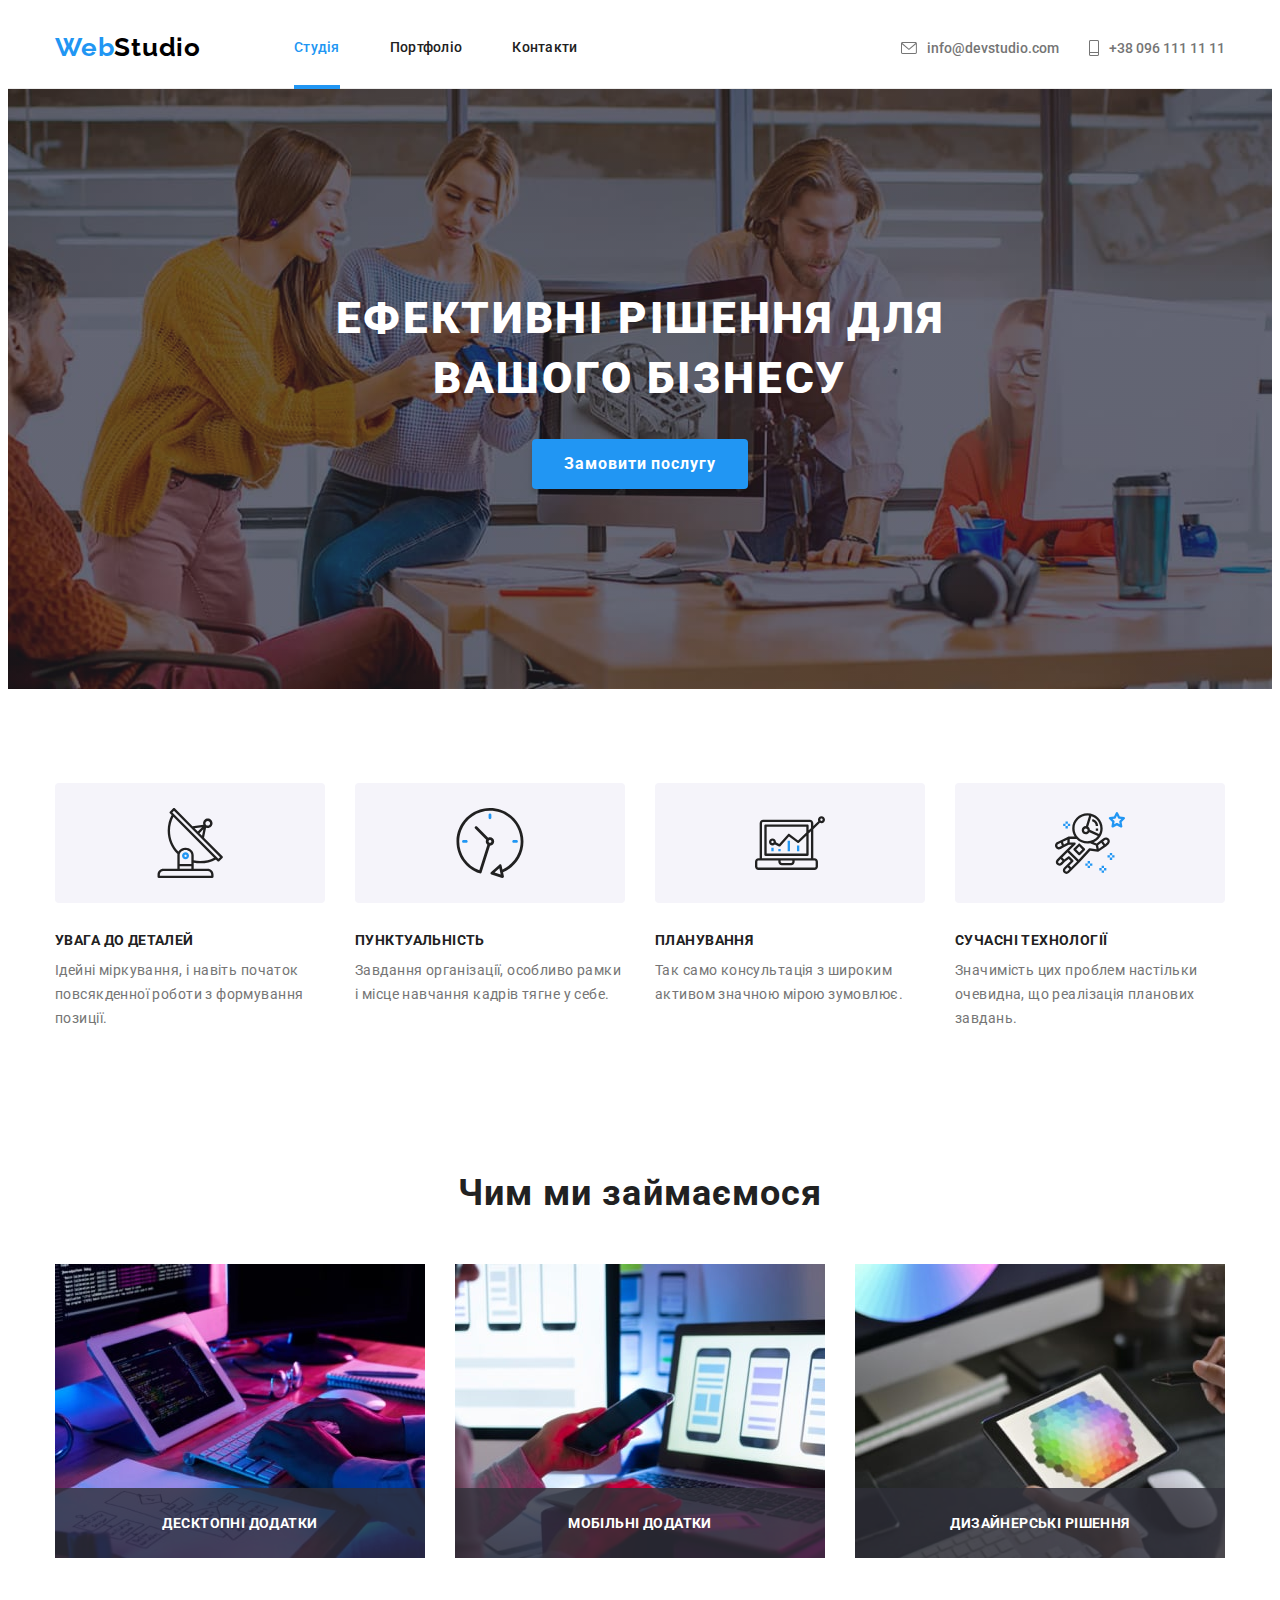
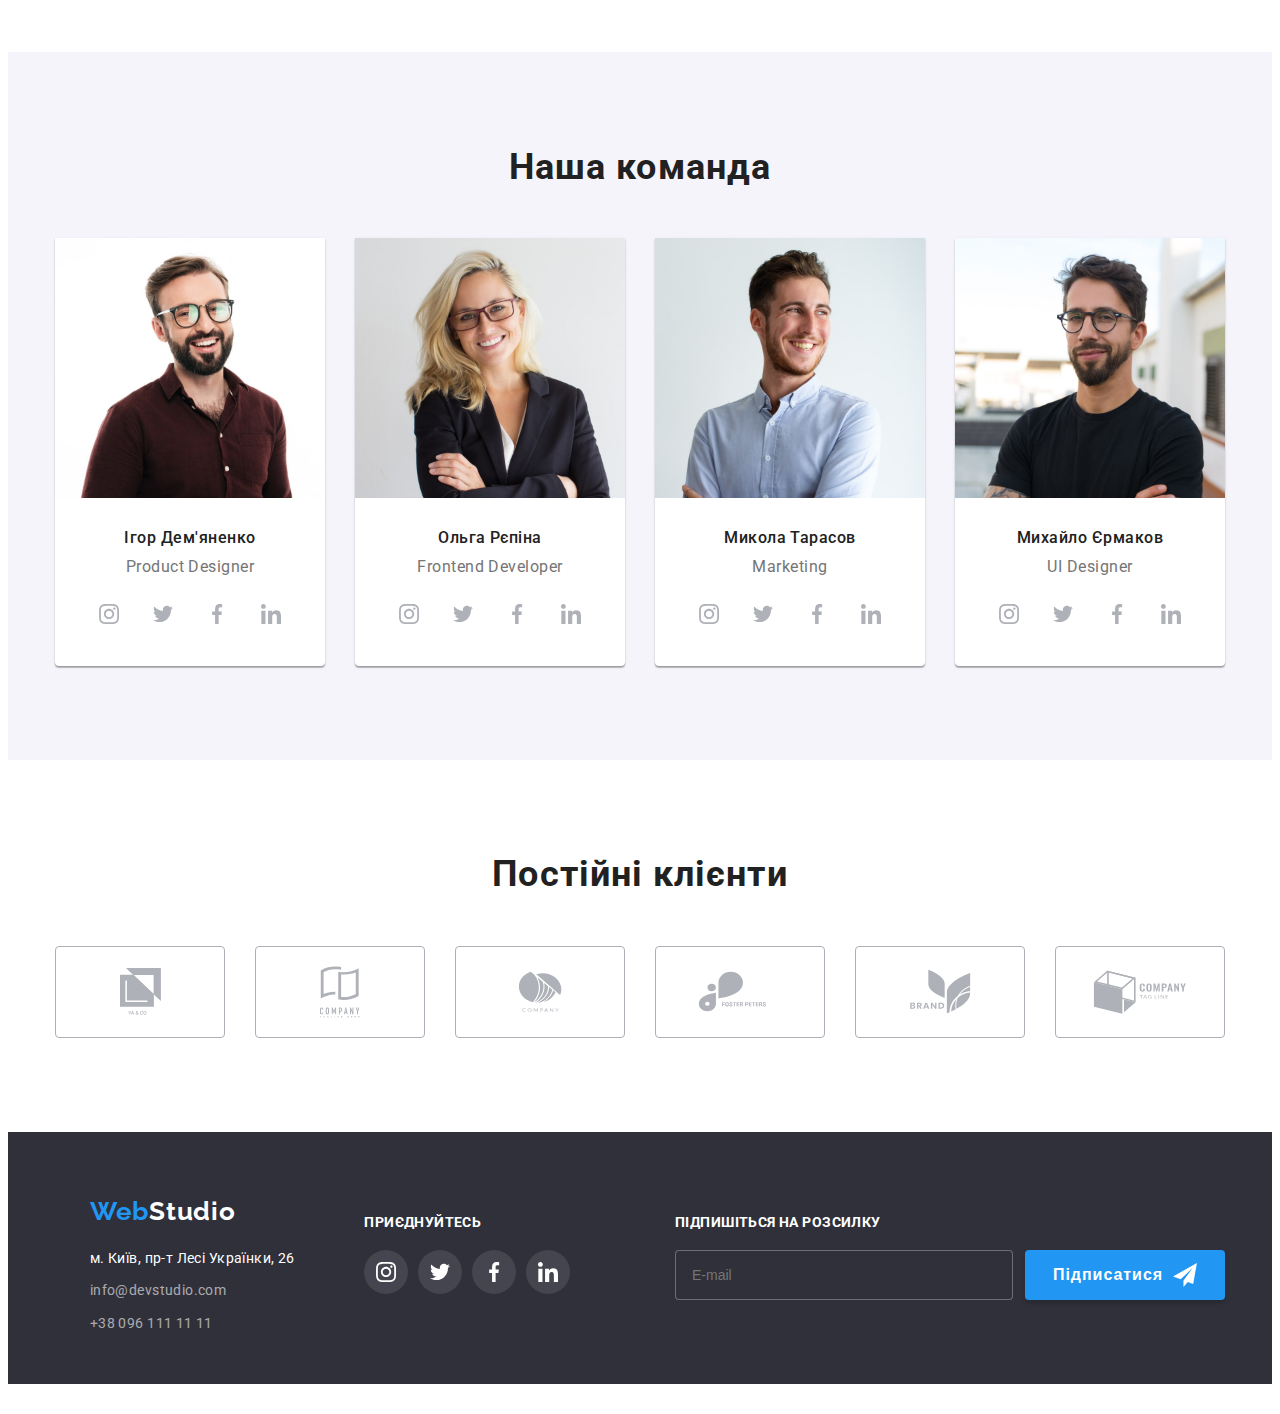
==== index.html @ e15337a0 "hw-8" ====
<!DOCTYPE html>
<html lang="uk">
  <head>
    <meta charset="UTF-8" />
    <meta http-equiv="X-UA-Compatible" content="IE=edge" />
    <meta name="viewport" content="width=device-width, initial-scale=1.0" />
    <link rel="preconnect" href="https://fonts.googleapis.com" />
    <link rel="preconnect" href="https://fonts.gstatic.com" crossorigin />
    <link
      href="https://fonts.googleapis.com/css2?family=Raleway:wght@700&family=Roboto:wght@400;500;700;900&display=swap"
      rel="stylesheet"
    />
    <link
      rel="stylesheet"
      href="https://cdnjs.cloudflare.com/ajax/libs/modern-normalize/1.1.0/modern-normalize.min.css"
      integrity="sha512-wpPYUAdjBVSE4KJnH1VR1HeZfpl1ub8YT/NKx4PuQ5NmX2tKuGu6U/JRp5y+Y8XG2tV+wKQpNHVUX03MfMFn9Q=="
      crossorigin="anonymous"
      referrerpolicy="no-referrer"
    />
    <link
      rel="stylesheet"
      href="https://cdnjs.cloudflare.com/ajax/libs/animate.css/4.1.1/animate.min.css"
    />
    <link href="https://unpkg.com/aos@2.3.1/dist/aos.css" rel="stylesheet" />
    <link rel="stylesheet" href="./css/main.min.css" />
    <title>WebStudio</title>
  </head>
  <body>
    <header class="header">
      <div class="container header__container">
        <a class="logo link" href="index.html"
          ><span class="logo-web">Web</span>Studio</a
        >
        <nav class="navigation">
          <ul class="navigation__list">
            <li class="navigation__item">
              <a class="link navigation-link__current" href="index.html"
                >Студія</a
              >
            </li>
            <li>
              <a class="navigation__link link" href="portfolio.html"
                >Портфоліо</a
              >
            </li>
            <li>
              <a class="navigation__link link" href="#">Контакти</a>
            </li>
          </ul>
        </nav>
        <div class="contacts">
          <ul class="contacts__list">
            <li class="contacts__item">
              <a class="contacts__link link" href="mailto:info@devstudio.com">
                <svg class="contacts__icon" width="16" height="12">
                  <use href="./images/symbol-defs.svg#icon-envelope"></use>
                </svg>
                info@devstudio.com</a
              >
            </li>
            <li class="contacts__item">
              <a class="contacts__link link" href="tel:+380961111111">
                <svg class="contacts__icon" width="10" height="16">
                  <use href="./images/symbol-defs.svg#icon-telephone"></use>
                </svg>
                +38 096 111 11 11</a
              >
            </li>
          </ul>
        </div>
        <button class="mob-menu-open" data-menu-open>
          <svg class="menu-open-icon" width="40" height="40">
            <use href="./images/symbol-defs.svg#icon-menu-40px"></use>
          </svg>
        </button>
        <div class="mob-menu visually-hidden" data-menu>
          <button class="mob-menu-close" data-menu-close>
            <svg class="menu-close-icon" width="40" height="40">
              <use href="./images/symbol-defs.svg#icon-close-40px"></use>
            </svg>
          </button>
          <div class="menu-content">
            <ul class="mob-menu__list">
              <li>
                <a class="mob-menu__link current-menu" href="#">Студія</a>
              </li>
              <li>
                <a class="mob-menu__link" href="portfolio.html">Портфоліо</a>
              </li>
              <li>
                <a class="mob-menu__link" href="#">Контакти</a>
              </li>
            </ul>
            <div class="mob-menu-contacts">
              <a class="menu-tel" href="tel:+380961111111">+38 096 111 11 11</a>
              <a class="menu-mail" href="mailto:info@devstudio.com"
                >info@devstudio.com</a
              >
              <ul class="menu-soc-list">
                <li class="menu-soc-item">
                  <a href="" class="menu-soc-link">Instagram</a>
                </li>
                <li class="menu-soc-item">
                  <a href="" class="menu-soc-link">Twitter</a>
                </li>
                <li class="menu-soc-item">
                  <a href="" class="menu-soc-link">Facebook</a>
                </li>
                <li class="menu-soc-item">
                  <a href="" class="menu-soc-link">LinkedIn</a>
                </li>
              </ul>
            </div>
          </div>
        </div>
      </div>
    </header>
    <main>
      <section class="hero section">
        <div class="container hero-container">
          <h1 class="hero-title">ЕФЕКТИВНІ РІШЕННЯ ДЛЯ ВАШОГО БІЗНЕСУ</h1>
          <button class="hero-button" type="button" data-modal-open>
            Замовити послугу
          </button>
        </div>
      </section>
      <section class="section">
        <div class="container">
          <h2 class="visually-hidden">Особливості WebStudio</h2>
          <ul class="features__list">
            <li class="features__item">
              <div class="features__image">
                <svg class="features__icon" width="70" height="70">
                  <use
                    href="./images/symbol-defs.svg#icon-satellite-icon"
                  ></use>
                </svg>
              </div>
              <h3 class="features__title">УВАГА ДО ДЕТАЛЕЙ</h3>
              <p class="features__text">
                Ідейні міркування, і навіть початок повсякденної роботи з
                формування позиції.
              </p>
            </li>
            <li class="features__item">
              <div class="features__image">
                <svg class="features__icon" width="70" height="70">
                  <use href="./images/symbol-defs.svg#icon-clock"></use>
                </svg>
              </div>
              <h3 class="features__title">ПУНКТУАЛЬНІСТЬ</h3>
              <p class="features__text">
                Завдання організації, особливо рамки і місце навчання кадрів
                тягне у себе.
              </p>
            </li>
            <li class="features__item">
              <div class="features__image">
                <svg class="features__icon" width="70" height="70">
                  <use href="./images/symbol-defs.svg#icon-diagram"></use>
                </svg>
              </div>
              <h3 class="features__title">ПЛАНУВАННЯ</h3>
              <p class="features__text">
                Так само консультація з широким активом значною мірою зумовлює.
              </p>
            </li>
            <li class="features__item">
              <div class="features__image">
                <svg class="features__icon" width="70" height="70">
                  <use href="./images/symbol-defs.svg#icon-astronaut"></use>
                </svg>
              </div>
              <h3 class="features__title">СУЧАСНІ ТЕХНОЛОГІЇ</h3>
              <p class="features__text">
                Значимість цих проблем настільки очевидна, що реалізація
                планових завдань.
              </p>
            </li>
          </ul>
        </div>
      </section>
      <section class="work section">
        <div class="container">
          <h2 class="work__title">Чим ми займаємося</h2>
          <ul class="work__list">
            <li class="work__item">
              <a class="work__link" href="#">
                <img
                  class="img"
                  src="./images/work1.jpg"
                  alt="work"
                  width="370"
                  height="294"
                />
                <p class="work__text">Десктопні додатки</p>
              </a>
            </li>
            <li class="work__item">
              <a class="work__link" href="#">
                <img
                  class="img"
                  src="./images/work2.jpg"
                  alt="work"
                  width="370"
                  height="294"
                />
                <p class="work__text">Мобільні додатки</p></a
              >
            </li>
            <li class="work__item">
              <a class="work__link" href="#">
                <img
                  class="img"
                  src="./images/work3.jpg"
                  alt="work"
                  width="370"
                  height="294"
                />
                <p class="work__text">Дизайнерські рішення</p></a
              >
            </li>
          </ul>
        </div>
      </section>
      <section class="specialist-section section">
        <div class="container">
          <h2 class="top-title">Наша команда</h2>
          <ul class="specialists-list">
            <li class="specialists-item">
              <picture>
                <source
                  srcset="./images/product.jpg 1x, ./images/product-2x.jpg 2x"
                  media="(min-width: 1200px)"
                />
                <source
                  srcset="
                    ./images/product-tab.jpg    1x,
                    ./images/product-tab-2x.jpg 2x
                  "
                  media="(min-width: 768px)"
                />
                <source
                  srcset="
                    ./images/product-mob.jpg    1x,
                    ./images/product-mob-2x.jpg 2x
                  "
                  media="(max-width: 767px)"
                />

                <img
                  srcset="./images/product.jpg 1x, ./images/product-2x.jpg 2x"
                  class="img"
                  src="./images/product.jpg"
                  alt="product manager"
                  width="270"
                  height="260"
                />
              </picture>
              <div class="specialists-div">
                <h3 class="specialists-title">Ігор Дем'яненко</h3>
                <p class="specialists-text">Product Designer</p>
                <ul class="specialists-soc-list">
                  <li class="specialists-soc-item">
                    <a class="specialists-soc-link" href="">
                      <svg class="soc-icon" width="20" height="20">
                        <use
                          href="./images/symbol-defs.svg#icon-instagram"
                        ></use>
                      </svg>
                    </a>
                  </li>
                  <li class="specialists-soc-item">
                    <a class="specialists-soc-link" href="">
                      <svg class="soc-icon" width="20" height="20">
                        <use href="./images/symbol-defs.svg#icon-twitter"></use>
                      </svg>
                    </a>
                  </li>
                  <li class="specialists-soc-item">
                    <a class="specialists-soc-link" href="">
                      <svg class="soc-icon" width="20" height="20">
                        <use
                          href="./images/symbol-defs.svg#icon-facebook"
                        ></use>
                      </svg>
                    </a>
                  </li>
                  <li class="specialists-soc-item">
                    <a class="specialists-soc-link" href="">
                      <svg class="soc-icon" width="20" height="20">
                        <use
                          href="./images/symbol-defs.svg#icon-linkedin"
                        ></use>
                      </svg>
                    </a>
                  </li>
                </ul>
              </div>
            </li>
            <li class="specialists-item">
              <picture>
                <source
                  srcset="./images/frontend.jpg 1x, ./images/frontend-2x.jpg 2x"
                  media="(min-width: 1200px)" />
                <source
                  srcset="
                    ./images/frontend-tab.jpg    1x,
                    ./images/frontend-tab-2x.jpg 2x
                  "
                  media="(min-width: 768px)" />
                <source
                  srcset="
                    ./images/frontend-mob.jpg    1x,
                    ./images/frontend-mob-2x.jpg 2x
                  "
                  media="(max-width: 767px)" />
                <img
                  class="img"
                  src="./images/frontend.jpg"
                  alt="front-end"
                  width="270"
                  height="260"
              /></picture>
              <div class="specialists-div">
                <h3 class="specialists-title">Ольга Рєпіна</h3>
                <p class="specialists-text">Frontend Developer</p>
                <ul class="specialists-soc-list">
                  <li class="specialists-soc-item">
                    <a class="specialists-soc-link" href="">
                      <svg class="soc-icon" width="20" height="20">
                        <use
                          href="./images/symbol-defs.svg#icon-instagram"
                        ></use>
                      </svg>
                    </a>
                  </li>
                  <li class="specialists-soc-item">
                    <a class="specialists-soc-link" href="">
                      <svg class="soc-icon" width="20" height="20">
                        <use href="./images/symbol-defs.svg#icon-twitter"></use>
                      </svg>
                    </a>
                  </li>
                  <li class="specialists-soc-item">
                    <a class="specialists-soc-link" href="">
                      <svg class="soc-icon" width="20" height="20">
                        <use
                          href="./images/symbol-defs.svg#icon-facebook"
                        ></use>
                      </svg>
                    </a>
                  </li>
                  <li class="specialists-soc-item">
                    <a class="specialists-soc-link" href="">
                      <svg class="soc-icon" width="20" height="20">
                        <use
                          href="./images/symbol-defs.svg#icon-linkedin"
                        ></use>
                      </svg>
                    </a>
                  </li>
                </ul>
              </div>
            </li>
            <li class="specialists-item">
              <picture>
                <source
                  srcset="
                    ./images/marketing.jpg    1x,
                    ./images/marketing-2x.jpg 2x
                  "
                  media="(min-width: 1200px)"
                />
                <source
                  srcset="
                    ./images/marketing-tab.jpg    1x,
                    ./images/marketing-tab-2x.jpg 2x
                  "
                  media="(min-width: 768px)"
                />
                <source
                  srcset="
                    ./images/marketing-mob.jpg    1x,
                    ./images/marketing-mob-2x.jpg 2x
                  "
                  media="(max-width: 767px)"
                />
                <img
                  class="img"
                  src="./images/marketing.jpg"
                  alt="marketing"
                  width="270"
                  height="260"
                />
              </picture>
              <div class="specialists-div">
                <h3 class="specialists-title">Микола Тарасов</h3>
                <p class="specialists-text">Marketing</p>
                <ul class="specialists-soc-list">
                  <li class="specialists-soc-item">
                    <a class="specialists-soc-link" href="">
                      <svg class="soc-icon" width="20" height="20">
                        <use
                          href="./images/symbol-defs.svg#icon-instagram"
                        ></use>
                      </svg>
                    </a>
                  </li>
                  <li class="specialists-soc-item">
                    <a class="specialists-soc-link" href="">
                      <svg class="soc-icon" width="20" height="20">
                        <use href="./images/symbol-defs.svg#icon-twitter"></use>
                      </svg>
                    </a>
                  </li>
                  <li class="specialists-soc-item">
                    <a class="specialists-soc-link" href="">
                      <svg class="soc-icon" width="20" height="20">
                        <use
                          href="./images/symbol-defs.svg#icon-facebook"
                        ></use>
                      </svg>
                    </a>
                  </li>
                  <li class="specialists-soc-item">
                    <a class="specialists-soc-link" href="">
                      <svg class="soc-icon" width="20" height="20">
                        <use
                          href="./images/symbol-defs.svg#icon-linkedin"
                        ></use>
                      </svg>
                    </a>
                  </li>
                </ul>
              </div>
            </li>
            <li class="specialists-item">
              <picture>
                <source
                  srcset="
                    ./images/uidesigner.jpg    1x,
                    ./images/uidesigner-2x.jpg 2x
                  "
                  media="(min-width: 1200px)"
                />
                <source
                  srcset="
                    ./images/uidesigner-tab.jpg    1x,
                    ./images/uidesigner-tab-2x.jpg 2x
                  "
                  media="(min-width: 768px)"
                />
                <source
                  srcset="
                    ./images/uidesigner-mob.jpg    1x,
                    ./images/uidesigner-mob-2x.jpg 2x
                  "
                  media="(max-width: 767px)"
                />
                <img
                  class="img"
                  src="./images/uidesigner.jpg"
                  alt="Ui Designer"
                  width="270"
                  height="260"
                />
              </picture>
              <div class="specialists-div">
                <h3 class="specialists-title">Михайло Єрмаков</h3>
                <p class="specialists-text">UI Designer</p>
                <ul class="specialists-soc-list">
                  <li class="specialists-soc-item">
                    <a class="specialists-soc-link" href="">
                      <svg class="soc-icon" width="20" height="20">
                        <use
                          href="./images/symbol-defs.svg#icon-instagram"
                        ></use>
                      </svg>
                    </a>
                  </li>
                  <li class="specialists-soc-item">
                    <a class="specialists-soc-link" href="">
                      <svg class="soc-icon" width="20" height="20">
                        <use href="./images/symbol-defs.svg#icon-twitter"></use>
                      </svg>
                    </a>
                  </li>
                  <li class="specialists-soc-item">
                    <a class="specialists-soc-link" href="">
                      <svg class="soc-icon" width="20" height="20">
                        <use
                          href="./images/symbol-defs.svg#icon-facebook"
                        ></use>
                      </svg>
                    </a>
                  </li>
                  <li class="specialists-soc-item">
                    <a class="specialists-soc-link" href="">
                      <svg class="soc-icon" width="20" height="20">
                        <use
                          href="./images/symbol-defs.svg#icon-linkedin"
                        ></use>
                      </svg>
                    </a>
                  </li>
                </ul>
              </div>
            </li>
          </ul>
        </div>
        <a></a>
      </section>
      <section class="clients section">
        <div class="container">
          <h2 class="clients-title">Постійні клієнти</h2>
          <ul class="clients-list">
            <li class="clients-item">
              <a class="clients-image-link" href="#">
                <svg class="clients-icon" width="41" height="47">
                  <use href="./images/symbol-defs.svg#icon-union"></use>
                </svg>
              </a>
            </li>
            <li class="clients-item">
              <a class="clients-image-link" href="#">
                <svg class="clients-icon" width="40" height="52">
                  <use href="./images/symbol-defs.svg#icon-company"></use>
                </svg>
              </a>
            </li>
            <li class="clients-item">
              <a class="clients-image-link" href="#">
                <svg class="clients-icon" width="44" height="41">
                  <use href="./images/symbol-defs.svg#icon-company-2"></use>
                </svg>
              </a>
            </li>
            <li class="clients-item">
              <a class="clients-image-link" href="#">
                <svg class="clients-icon" width="85" height="41">
                  <use href="./images/symbol-defs.svg#icon-foster"></use>
                </svg>
              </a>
            </li>
            <li class="clients-item">
              <a class="clients-image-link" href="#">
                <svg class="clients-icon" width="63" height="45">
                  <use href="./images/symbol-defs.svg#icon-brand"></use>
                </svg>
              </a>
            </li>
            <li class="clients-item">
              <a class="clients-image-link" href="#">
                <svg class="clients-icon" width="94" height="44">
                  <use href="./images/symbol-defs.svg#icon-company-3"></use>
                </svg>
              </a>
            </li>
          </ul>
        </div>
      </section>
    </main>
    <footer class="footer-adress">
      <div class="container footer-container">
        <div class="footer-container-wrapper">
          <div class="footer-contact">
            <a class="logo-footer link" href="index.html"
              ><span class="logo-web">Web</span
              ><span class="logo-right-side">Studio</span></a
            >
            <address class="address">
              <ul class="adress-list">
                <li class="footer-adress-item">
                  <a
                    class="footer-adress-link link"
                    href="https://goo.gl/maps/MC5bt9fXccvL5yPa8"
                    target="_blank"
                    rel="noopener noreferrer nofollow"
                  >
                    м. Київ, пр-т Лесі Українки, 26
                  </a>
                </li>
                <li class="footer-contacts-list">
                  <a
                    class="footer-contacts-link link"
                    href="mailto:info@devstudio.com"
                    >info@devstudio.com</a
                  >
                </li>
                <li class="footer-contacts-item">
                  <a class="footer-contacts-link link" href="tel:+380961111111"
                    >+38 096 111 11 11</a
                  >
                </li>
              </ul>
            </address>
          </div>
          <div class="footer-soc">
            <h2 class="footer-soc-title">приєднуйтесь</h2>
            <ul class="footer-soc-list">
              <li class="footer-soc-item">
                <a class="footer-soc-link" href="">
                  <svg class="footer-soc-icon" width="20" height="20">
                    <use href="./images/symbol-defs.svg#icon-instagram"></use>
                  </svg>
                </a>
              </li>
              <li class="footer-soc-item">
                <a class="footer-soc-link" href="">
                  <svg class="footer-soc-icon" width="20" height="20">
                    <use href="./images/symbol-defs.svg#icon-twitter"></use>
                  </svg>
                </a>
              </li>
              <li class="footer-soc-item">
                <a class="footer-soc-link" href="">
                  <svg class="footer-soc-icon" width="20" height="20">
                    <use href="./images/symbol-defs.svg#icon-facebook"></use>
                  </svg>
                </a>
              </li>
              <li class="footer-soc-item">
                <a class="footer-soc-link" href="">
                  <svg class="footer-soc-icon" width="20" height="20">
                    <use href="./images/symbol-defs.svg#icon-linkedin"></use>
                  </svg>
                </a>
              </li>
            </ul>
          </div>
        </div>
        <div class="follow">
          <p class="follow-text">Підпишіться на розсилку</p>
          <form class="follow-wrap">
            <label class="footer-label">
              <input
                type="email"
                class="follow-input"
                name="user-email"
                placeholder="E-mail"
              />
            </label>
            <button type="submit" class="follow-btn">
              Підписатися
              <svg class="icon-send" width="24" height="24">
                <use href="./images/symbol-defs.svg#icon-send"></use>
              </svg>
            </button>
          </form>
        </div>
      </div>
    </footer>
    <div class="backdrop is-hidden" data-modal>
      <div class="modal">
        <button type="button" class="modal-btn" data-modal-close>
          <svg class="modal-close-icon" width="18" height="18">
            <use href="./images/symbol-defs.svg#icon-close-black"></use>
          </svg>
        </button>
        <p class="modal-title">Залиште свої дані, ми вам передзвонимо</p>
        <form>
          <label for="user-name" class="modal-label">Ім'я</label>
          <div class="input-wrap">
            <input
              type="text"
              class="modal-input"
              name="user-name"
              placeholder=""
              id="user-name"
            />
            <svg class="modal-input-icon" width="18" height="18">
              <use href="./images/symbol-defs.svg#icon-person-black"></use>
            </svg>
          </div>
          <label for="user-tel" class="modal-label">Телефон</label>
          <div class="input-wrap">
            <input
              type="tel"
              class="modal-input"
              name="user-tel"
              placeholder=""
              id="user-tel"
            />
            <svg class="modal-input-icon" width="18" height="18">
              <use href="./images/symbol-defs.svg#icon-phone-black"></use>
            </svg>
          </div>
          <label for="user-email" class="modal-label">Пошта</label>
          <div class="input-wrap">
            <input
              type="email"
              class="modal-input"
              name="user-email"
              placeholder=""
              id="user-email"
            />
            <svg class="modal-input-icon" width="18" height="18">
              <use href="./images/symbol-defs.svg#icon-email-black"></use>
            </svg>
          </div>
          <div class="modal-field">
            <label for="user-text" class="modal-label">Коментар</label>
            <textarea
              name="user-text"
              id="user-text"
              class="modal-comment"
              placeholder="Введіть текст"
            ></textarea>
          </div>
          <div class="modal-field-checkbox">
            <input
              type="checkbox"
              class="input-check visually-hidden"
              name="privacy"
              value="true"
              id="privacy"
              required
            />
            <label for="privacy" class="check-text">
              <span>
                <svg class="check-icon" width="16" height="15">
                  <use href="./images/symbol-defs.svg#icon-vector"></use>
                </svg>
              </span>
              Погоджуюся з розсилкою та приймаю
              <a href="#" class="privacy-link">Умови договору</a>
            </label>
          </div>
          <button type="submit" class="sub-send-btn">Відправити</button>
        </form>
      </div>
    </div>
    <script src="https://unpkg.com/aos@2.3.1/dist/aos.js"></script>
    <script>
      AOS.init();
    </script>
    <script src="./js/modal.js"></script>
    <script src="./js/menu.js"></script>
  </body>
</html>
---- css/main.min.css ----
:root{--top-color: #212121;--medium-color: #ffffff;--back-color: #2196f3;--main-fs: 14px;--logo-color: #000;--hero-color: #757575;--big-color: #2f303a;--small-color: #f5f4fa;--min-color: rgba(255, 255, 255, 0.6);--btn-color: #188ce8;--animate: 250ms cubic-bezier(0.4, 0, 0.2, 1)}p,h1,h2,h3,h4,h5,h6{margin:0}ul,ol{margin:0;padding-left:0;list-style:none}*,::before,::after{box-sizing:border-box}button{border:none;padding:0}a{text-decoration:none}body{font-family:"Roboto",sans-serif;color:var(--top-color);background-color:var(--medium-color)}.img{display:block;max-width:100%;height:auto;width:100%}.link{text-decoration:none}.visually-hidden{position:absolute;white-space:nowrap;width:1px;height:1px;overflow:hidden;border:0;padding:0;clip:rect(0 0 0 0);-webkit-clip-path:inset(50%);clip-path:inset(50%);margin:-1px}.section{padding:60px 0}@media screen and (min-width: 768px){.section{padding-top:60px;padding-bottom:60px;padding-left:0;padding-right:0}}@media screen and (min-width: 1200px){.section{padding:94px 0}}.container{width:100%;padding-left:15px;padding-right:15px;margin:0 auto}@media screen and (min-width: 480px){.container{width:480px}}@media screen and (min-width: 768px){.container{width:768px}}@media screen and (min-width: 1200px){.container{width:1200px}}.header{border-bottom:1px solid #ececec}.navigation{display:none}@media screen and (min-width: 768px){.navigation{display:block}}.navigation__list{display:flex;gap:50px;align-items:center}.header__container{display:flex;height:80px;align-items:center}@media screen and (max-width: 767px){.header__container{justify-content:space-between}}.logo{font-family:"Raleway",sans-serif;font-weight:700;font-size:26px;line-height:1.14;letter-spacing:.03em;color:var(--logo-color);margin-right:93px;text-decoration:none}.logo-web{color:var(--back-color)}.navigation-link__current{font-weight:500;font-size:var(--main-fs);line-height:1.14;letter-spacing:.02em;color:var(--back-color);display:block;padding-top:32px;padding-bottom:32px;text-decoration:none;position:relative}.navigation-link__current::after{content:"";position:absolute;bottom:-1px;display:block;width:100%;height:4px;background-color:var(--back-color)}.navigation__link{font-weight:500;font-size:var(--main-fs);line-height:1.14;letter-spacing:.02em;color:var(--top-color);display:block;padding-top:32px;padding-bottom:32px;text-decoration:none;position:relative;transition:color var(--animate)}.navigation__link:hover,.navigation__link:focus{color:var(--back-color)}.navigation__link::after{content:"";position:absolute;bottom:-1px;display:block;width:100%;height:5px;background-color:var(--back-color);transform:scaleX(0);transition:transform var(--animate)}.navigation__link:hover::after{transform:scaleX(1)}.contacts{margin-left:auto;display:none}@media screen and (min-width: 768px){.contacts{display:block}}.contacts__list{display:flex;flex-direction:column;gap:10px;align-items:flex-start;margin-left:auto}@media screen and (min-width: 1200px){.contacts__list{flex-direction:row;gap:30px}}.contacts__link{display:flex;align-items:center;gap:10px;font-weight:500;font-size:var(--main-fs);font-size:12px;line-height:1.16;color:var(--hero-color);text-decoration:none;transition:color var(--animate)}.contacts__link:hover,.contacts__link:focus{color:var(--back-color)}@media screen and (min-width: 1200px){.contacts__link{font-size:14px}}.contacts__icon{fill:var(--hero-color);transition:fill var(--animate)}.contacts__link:hover .contacts__icon,.contacts__link:focus .contacts__icon{fill:var(--back-color)}.mob-menu-open{display:none;background-color:rgba(0,0,0,0)}@media screen and (max-width: 767px){.mob-menu-open{display:block}}.mob-menu{position:absolute;top:0;left:0;background-color:#fff;width:100vw;height:100vh;position:fixed;z-index:10;padding:48px 40px;overflow:auto}.mob-menu-close{padding:0;position:absolute;top:10px;right:15px;background-color:rgba(0,0,0,0)}.menu-content{height:100%;display:flex;flex-direction:column;justify-content:space-between}.menu-close-icon:hover,.menu-close-icon:focus{fill:#2196f3}.mob-menu__list{display:flex;flex-direction:column;gap:32px}.mob-menu__link{font-family:"Roboto";font-style:normal;font-weight:500;font-size:40px;line-height:1.17;letter-spacing:.02em;color:#212121}.menu-tel{display:block;font-weight:500;font-size:34px;line-height:1.17;letter-spacing:.02em;color:#2196f3;margin-bottom:32px}.menu-mail{display:block;font-weight:500;font-size:24px;line-height:1.16;letter-spacing:.02em;color:#757575;margin-bottom:64px}.menu-soc-list{display:flex;flex-wrap:wrap;gap:10px}.menu-soc-item:not(:last-child){border-right:1px solid rgba(33,33,33,.2);padding-right:10px}.menu-soc-link{font-weight:500;font-size:18px;line-height:1.22;letter-spacing:.02em;color:#2196f3}.current-menu{color:#2196f3}.hero{background-image:linear-gradient(rgba(47, 48, 58, 0.4), rgba(47, 48, 58, 0.4)),url(../images/hero-bg-mob.jpg);text-align:center;background-size:auto;padding:118px 0;max-width:1600px;background-repeat:no-repeat;background-size:cover;background-position:center;margin:0 auto}@media(min-device-pixel-ratio: 2),(-webkit-min-device-pixel-ratio: 2),(min-resolution: 192dpi),(min-resolution: 2dppx){.hero{background-image:linear-gradient(rgba(47, 48, 58, 0.4), rgba(47, 48, 58, 0.4)),url(../images/hero-bg-mob-2x.jpg)}}@media screen and (min-width: 768px){.hero{background-image:linear-gradient(rgba(47, 48, 58, 0.4), rgba(47, 48, 58, 0.4)),url(../images/hero-bg-tab.jpg)}}@media screen and (min-width: 768px)and (min-device-pixel-ratio: 2),screen and (min-width: 768px)and (-webkit-min-device-pixel-ratio: 2),screen and (min-width: 768px)and (min-resolution: 192dpi),screen and (min-width: 768px)and (min-resolution: 2dppx){.hero{background-image:linear-gradient(rgba(47, 48, 58, 0.4), rgba(47, 48, 58, 0.4)),url(../images/hero-bg-tab-2x.jpg)}}@media screen and (min-width: 1200px){.hero{background-image:linear-gradient(rgba(47, 48, 58, 0.4), rgba(47, 48, 58, 0.4)),url(../images/top-bg.jpg);padding:200px 0}}@media screen and (min-width: 1200px)and (min-device-pixel-ratio: 2),screen and (min-width: 1200px)and (-webkit-min-device-pixel-ratio: 2),screen and (min-width: 1200px)and (min-resolution: 192dpi),screen and (min-width: 1200px)and (min-resolution: 2dppx){.hero{background-image:linear-gradient(rgba(47, 48, 58, 0.4), rgba(47, 48, 58, 0.4)),url(../images/top-bg-2x.jpg)}}.hero-container{padding:0;width:100%}.hero-title{font-weight:900;font-size:26px;line-height:1.62;letter-spacing:.06em;text-transform:uppercase;color:#fff;max-width:360px;margin:0 auto;text-align:center;margin-bottom:30px}@media screen and (min-width: 1200px){.hero-title{font-size:44px;line-height:1.36;max-width:696px}}.hero-button{margin-left:auto;margin-right:auto;font-family:inherit;font-style:normal;font-weight:700;font-size:16px;line-height:1.88;border-radius:4px;text-align:center;letter-spacing:.06em;color:var(--medium-color);background-color:var(--back-color);cursor:pointer;border-color:rgba(0,0,0,0);box-shadow:0px 4px 4px rgba(0,0,0,.15);padding:10px 32px;transition:background-color var(--animate)}.hero-button:hover,.hero-button:focus{background-color:var(--btn-color)}.features__image{height:120px;background:var(--small-color);border-radius:4px;margin-bottom:30px;display:flex;align-items:center;justify-content:center}.features__list{display:flex;flex-wrap:wrap;gap:30px}.features__item{width:100%}@media screen and (min-width: 768px){.features__item{width:calc((100% - 30px)/2)}}@media screen and (min-width: 1200px){.features__item{width:calc((100% - 90px)/4)}}.features__title{text-align:center;font-weight:700;font-size:var(--main-fs);line-height:1.14;letter-spacing:.03em;text-transform:uppercase;color:var(--top-color);height:16px;margin-bottom:10px}@media screen and (min-width: 768px){.features__title{text-align:left}}.features__text{font-size:var(--main-fs);line-height:1.71;letter-spacing:.03em;color:var(--hero-color)}.work{padding-top:47px}@media screen and (max-width: 1200px){.work{display:none}}.work__list{display:flex;justify-content:center;gap:30px}.work__item{position:relative}.work__title{font-weight:700;font-size:36px;line-height:1.17;text-align:center;letter-spacing:.03em;color:var(--top-color);margin-bottom:50px}.work__text{position:absolute;bottom:0;color:#fff;font-weight:700;font-size:14px;line-height:16px;text-align:center;justify-content:center;letter-spacing:.03em;text-transform:uppercase;background-color:rgba(47,48,58,.8);height:70px;width:370px;padding-top:27px;padding-bottom:27px}.specialist-section{background-color:var(--small-color)}.specialists-list{display:flex;flex-wrap:wrap;gap:30px}.specialists-div{padding-top:30px;padding-bottom:30px}.top-title{font-weight:700;font-size:28px;line-height:1.17;text-align:center;letter-spacing:.03em;color:var(--top-color);margin:0 auto;margin-bottom:30px}@media screen and (min-width: 1200px){.top-title{margin-bottom:50px;font-size:36px}}.specialists-title{font-weight:500;font-size:16px;line-height:1.2;text-align:center;letter-spacing:.03em;color:var(--top-color);margin-bottom:10px}.specialists-item{background-color:var(--medium-color);border-radius:0px 0px 4px 4px;box-shadow:0px 1px 3px rgba(0,0,0,.12),0px 1px 1px rgba(0,0,0,.14),0px 2px 1px rgba(0,0,0,.2);width:100%}@media screen and (min-width: 768px){.specialists-item{width:calc((100% - 30px)/2)}}@media screen and (min-width: 1200px){.specialists-item{width:calc((100% - 90px)/4)}}.specialists-text{font-size:16px;line-height:1.71;text-align:center;letter-spacing:.03em;color:var(--hero-color);margin-bottom:16px}@media screen and (min-width: 1200px){.specialists-text{line-height:1.2}}.specialists-soc-list{display:flex;justify-content:center;gap:10px}.specialists-soc-link{width:44px;height:44px;border-radius:50%;background-color:var(--medium-color);display:flex;justify-content:center;align-items:center;transition:background-color var(--animate)}.specialists-soc-link:hover,.specialists-soc-link:focus{background-color:var(--back-color)}.soc-icon{fill:#afb1b8;transition:fill var(--animate)}.specialists-soc-link:hover .soc-icon,.specialists-soc-link:focus .soc-icon{fill:var(--medium-color)}.clients{background-color:var(--medium-color)}.clients-list{display:flex;flex-wrap:wrap;gap:30px}@media screen and (min-width: 1200px){.clients-list{display:flex}}.clients-item{height:92px;width:calc((100% - 30px)/2)}@media screen and (min-width: 768px){.clients-item{width:calc((100% - 60px)/3)}}@media screen and (min-width: 1200px){.clients-item{width:170px;height:92px}}.clients-title{font-weight:700;font-size:28px;line-height:1.18;text-align:center;letter-spacing:.03em;color:var(--top-color);margin-bottom:30px}@media screen and (min-width: 1200px){.clients-title{margin-bottom:50px;font-size:36px;line-height:1.16}}.clients-image-link{width:100%;height:100%;border:1px solid #afb1b8;border-radius:4px;display:flex;align-items:center;justify-content:center;transition:border-color var(--animate)}.clients-image-link:hover,.clients-image-link:focus{border-color:var(--back-color)}.clients-icon{fill:#afb1b8;transition:fill var(--animate)}.clients-image-link:hover .clients-icon,.clients-image-link:focus .clients-icon{fill:var(--back-color)}.footer-container{text-align:center}.footer-adress{background-color:var(--big-color);padding-top:60px;padding-bottom:60px}.logo-footer{font-family:"Raleway",sans-serif;font-weight:700;font-size:26px;line-height:1.14;letter-spacing:.03em;color:var(--logo-color)}.logo-right-side{color:var(--medium-color)}.address{margin-top:20px}.footer-adress-item{margin-bottom:9px}.footer-adress-link{font-style:normal;font-size:var(--main-fs);line-height:1.71;letter-spacing:.03em;color:var(--medium-color);transition:color var(--animate)}.footer-adress-link:hover,.footer-adress-link:focus{color:var(--back-color)}.footer-contacts-list:not(:last-child){margin-bottom:9px}.footer-contacts-link{font-style:normal;font-size:var(--main-fs);line-height:1.71;letter-spacing:.03em;color:var(--min-color);transition:color var(--animate)}.footer-contacts-link:hover,.footer-contacts-link:focus{color:var(--back-color)}.footer-soc-title{font-weight:700;font-size:14px;line-height:16px;letter-spacing:.03em;text-transform:uppercase;margin-bottom:20px;margin-top:60px;color:var(--medium-color)}.footer-soc-list{display:flex;justify-content:center;gap:10px}.footer-soc-link{width:44px;height:44px;border-radius:50%;background-color:rgba(255,255,255,.1);display:flex;justify-content:center;align-items:center;margin-bottom:60px;transition:background-color var(--animate)}.footer-soc-link:hover,.footer-soc-link:focus{background-color:var(--back-color)}.footer-soc-icon{fill:var(--medium-color)}.follow-input{width:100%;max-width:358px;height:50px;border:1px solid rgba(255,255,255,.3);border-radius:4px;padding-left:16px;outline-color:rgba(0,0,0,0);background:#2f303a;font-size:14px;color:var(--medium-color)}.follow-text{font-weight:700;font-size:14px;line-height:16px;letter-spacing:.03em;text-transform:uppercase;display:block;color:var(--medium-color);margin-bottom:20px}.follow-btn{width:200px;height:50px;font-weight:700;font-size:16px;line-height:30px;align-items:center;text-align:center;display:flex;letter-spacing:.06em;background:var(--back-color);box-shadow:0px 4px 4px rgba(0,0,0,.15);border-radius:4px;border-color:rgba(0,0,0,0);color:var(--medium-color);margin:0 auto;margin-top:20px;padding:10px 28px;cursor:pointer;transition:background-color var(--animate)}.follow-btn:hover,.follow-btn:focus{background-color:var(--btn-color)}.icon-send{margin-left:10px}@media screen and (min-width: 768px){.footer-container-wrapper{display:flex;justify-content:space-around;margin-bottom:60px}.footer-label{width:100%}.follow-btn{margin-top:20px}.follow-input{max-width:450px}.footer-soc-title{margin-top:auto}.footer-adress{padding:65px 0}}@media screen and (min-width: 1200px){.footer-container{display:flex;gap:70px}.footer-adress{max-height:252px}.follow-wrap{display:flex;align-items:center;gap:12px}.follow{width:100%}.follow-btn{margin:0}.footer-container-wrapper{width:100%}.footer-contact{text-align:left}.footer-soc{padding-top:17px}.footer-soc-title{text-align:left}.follow-text{text-align:left;padding-top:17px}}.backdrop{position:fixed;top:0;width:100%;height:100%;background-color:rgba(0,0,0,.2);transition:opacity var(--animate),visibility var(--animate)}.backdrop.is-hidden{visibility:hidden;opacity:0;pointer-events:none}.modal{max-width:450px;width:100%;min-height:581px;background-color:#fff;position:absolute;top:50%;left:50%;transform:translate(-50%, -50%) scale(1);transition:transform 300ms linear;padding:40px}@media screen and (min-width: 1200px){.modal{max-width:528px}}.backdrop.is-hidden.modal{transform:translate(-50%, -50%) scale(0)}.modal-btn{width:30px;height:30px;border:1px solid #afb1b8;border-radius:50%;background-color:rgba(0,0,0,0);position:absolute;right:10px;top:10px;display:flex;align-items:center;justify-content:center;padding:0;cursor:pointer;transition:fill var(--animate)}.modal-btn:hover,.modal-btn:focus{fill:#2196f3}.modal-title{font-weight:700;font-size:20px;line-height:1.15;text-align:center;letter-spacing:.03em;color:#212121;margin-bottom:12px}.input-wrap{position:relative;margin-bottom:10px}.modal-input{width:100%;height:40px;border:1px solid rgba(33,33,33,.2);border-radius:4px;padding-left:42px;outline-color:rgba(0,0,0,0);transition:border var(--animate)}.modal-input:focus{border:1px solid var(--back-color)}.modal-input-icon{position:absolute;left:12px;top:50%;transform:translateY(-50%);transition:fill var(--animate)}.modal-input:focus+.modal-input-icon{fill:var(--back-color)}.modal-label-text,.modal-label-tel,.modal-label-email,.modal-label{display:block;font-size:12px;line-height:14px;color:#757575;letter-spacing:.01em;margin-bottom:4px}.modal-comment{width:100%;height:120px;border:1px solid rgba(33,33,33,.2);border-radius:4px;resize:none;display:block;padding-top:12px;padding-right:16px;padding-bottom:12px;padding-left:16px}.modal-comment::-moz-placeholder{font-size:12px;line-height:14px;letter-spacing:.01em;color:rgba(117,117,117,.5)}.modal-comment:-ms-input-placeholder{font-size:12px;line-height:14px;letter-spacing:.01em;color:rgba(117,117,117,.5)}.modal-comment::placeholder{font-size:12px;line-height:14px;letter-spacing:.01em;color:rgba(117,117,117,.5)}.check-text{font-size:12px;line-height:1.66;letter-spacing:.03em;color:var(--hero-color);display:flex;align-items:center;justify-content:center;margin-top:20px}@media screen and (min-width: 1200px){.check-text{font-size:14px}}.check-text span{width:16px;height:15px;border:2px solid var(--top-color);border-radius:2px;margin-right:8px;display:flex;align-items:center;justify-content:center}.input-check:checked+.check-text span{background-color:var(--back-color);border-color:rgba(0,0,0,0);fill:var(--medium-color)}.input-check:focus+.check-text span{border-color:var(--back-color)}.modal-field-checkbox{margin-top:20px;align-items:center;justify-content:center}.privacy-link{color:var(--back-color);text-decoration:underline;text-underline-offset:2px;margin-left:3px}@media screen and (max-width: 432px){.privacy-link{display:contents}}.sub-send-btn{font-family:inherit;font-weight:700;font-size:16px;line-height:1.88;text-align:center;letter-spacing:.06em;color:var(--medium-color);width:200px;height:50px;cursor:pointer;background-color:var(--back-color);border-color:rgba(0,0,0,0);box-shadow:0px 4px 4px rgba(0,0,0,.15);border-radius:4px;padding:10px 52px;margin:0 auto;margin-top:30px;display:flex;justify-content:center;transition:background-color var(--btn-color),var(--animate)}.sub-send-btn:hover,.sub-send-btn:focus{background-color:var(--btn-color)}.filter-section{padding-top:94px}.filter-list{display:flex;justify-content:center;margin-bottom:50px}.portfolio-link{display:block;text-decoration:none;transition:box-shadow var(--animate)}.portfolio-link:hover,.portfolio-link:focus{box-shadow:0px 1px 1px rgba(0,0,0,.12),0px 4px 4px rgba(0,0,0,.06),1px 4px 6px rgba(0,0,0,.16)}.filter-item{margin-right:8px}.filter-button{font-family:inherit;font-style:normal;font-weight:500;font-size:16px;line-height:1.62;text-align:center;letter-spacing:.03em;color:var(--top-color);background-color:var(--small-color);cursor:pointer;border-color:rgba(0,0,0,0);border-radius:4px;padding:6px 22px;transition:color var(--animate),background-color var(--animate),box-shadow var(--animate)}.filter-button:hover,.filter-button:focus{background-color:var(--back-color);color:var(--medium-color);box-shadow:0px 3px 1px rgba(0,0,0,.1),0px 1px 2px rgba(0,0,0,.08),0px 2px 2px rgba(0,0,0,.12)}.filter-title{font-weight:700;font-size:18px;line-height:2;letter-spacing:.06em;color:var(--top-color);margin:0px 0px 4px}.filter-text{font-size:16px;line-height:1.88;letter-spacing:.03em;color:var(--hero-color)}.top-filter-list{display:flex;flex-wrap:wrap;align-content:center;gap:30px}.portfolio-info{padding:20px 24px;border-left:1px solid #eee;border-bottom:1px solid #eee;border-right:1px solid #eee}.portfolio-item{transition:transform var(--animate)}.portfolio-item:hover .portfolio-text-wrap{transform:translateY(0)}.portfolio-wrap{position:relative;overflow:hidden}.portfolio-text-wrap{position:absolute;top:0;left:0;color:#fff;font-size:18px;line-height:28px;letter-spacing:.03em;background-color:rgba(33,150,243,.9);padding-top:63px;padding-right:24px;padding-bottom:63px;padding-left:24px;height:100%;transform:translateY(100%);transition:transform var(--animate)}/*# sourceMappingURL=main.min.css.map */
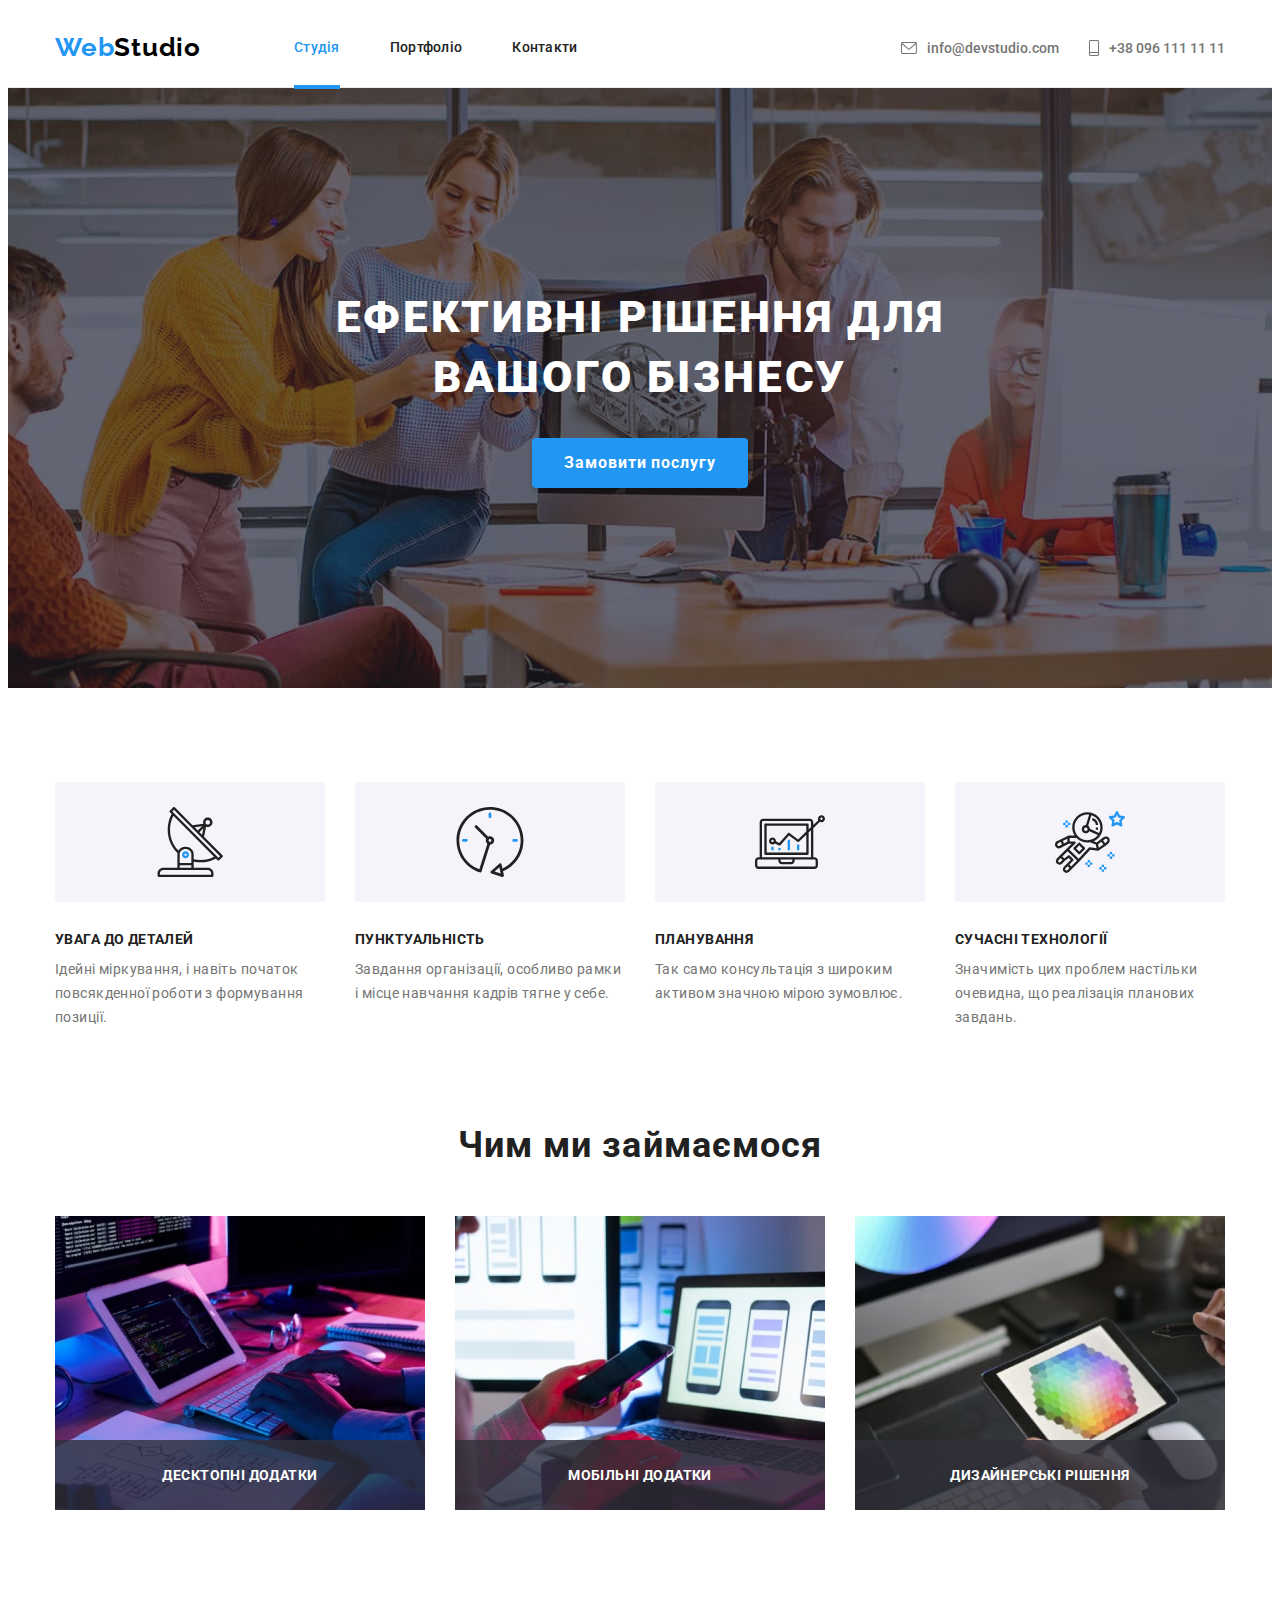
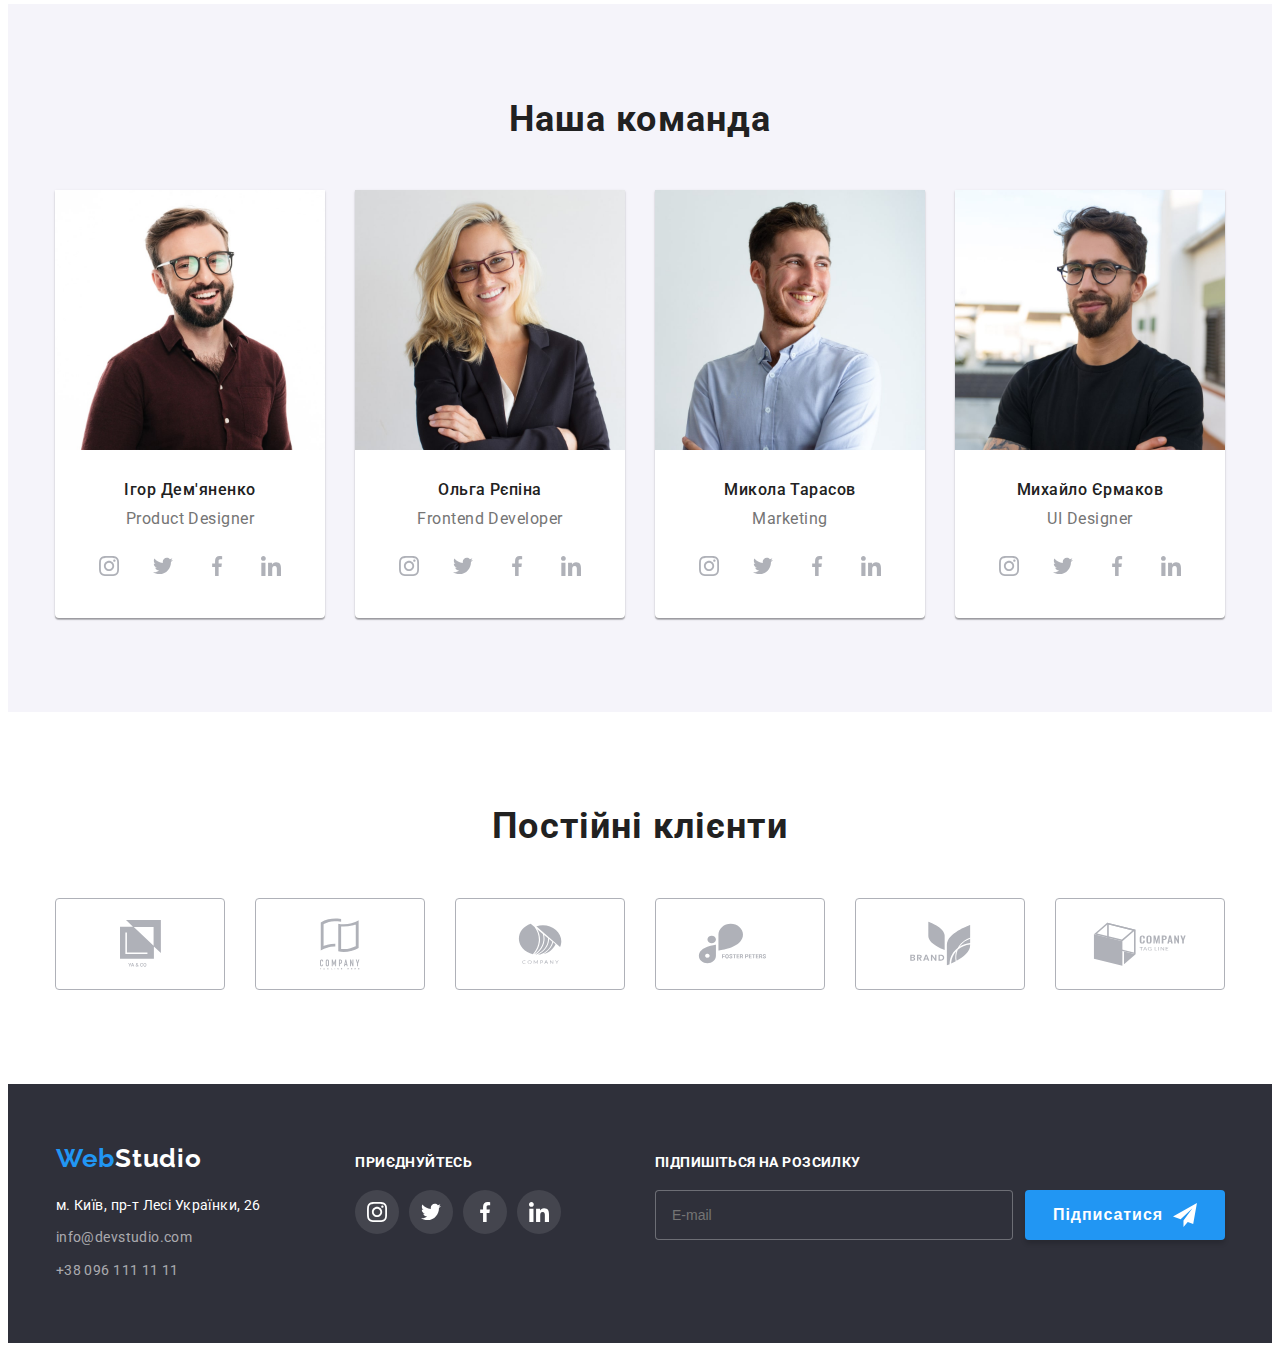
==== commit 540a64c4: "update" ====
--- a/index.html
+++ b/index.html
@@ -124,7 +124,7 @@
           </button>
         </div>
       </section>
-      <section class="section">
+      <section class="features section">
         <div class="container">
           <h2 class="visually-hidden">Особливості WebStudio</h2>
           <ul class="features__list">
@@ -186,37 +186,55 @@
           <ul class="work__list">
             <li class="work__item">
               <a class="work__link" href="#">
-                <img
-                  class="img"
-                  src="./images/work1.jpg"
-                  alt="work"
-                  width="370"
-                  height="294"
-                />
+                <picture>
+                  <source
+                    srcset="./images/work1.jpg 1x, ./images/work1-2x.jpg 2x"
+                    media="(min-width: 1200px)"
+                  />
+                  <img
+                    class="img"
+                    src="./images/work1.jpg"
+                    alt="work"
+                    width="370"
+                    height="294"
+                  />
+                </picture>
                 <p class="work__text">Десктопні додатки</p>
               </a>
             </li>
             <li class="work__item">
               <a class="work__link" href="#">
-                <img
-                  class="img"
-                  src="./images/work2.jpg"
-                  alt="work"
-                  width="370"
-                  height="294"
-                />
+                <picture>
+                  <source
+                    srcset="./images/work2.jpg 1x, ./images/work2-2x.jpg 2x"
+                    media="(min-width: 1200px)"
+                  />
+                  <img
+                    class="img"
+                    src="./images/work2.jpg"
+                    alt="work"
+                    width="370"
+                    height="294"
+                  />
+                </picture>
                 <p class="work__text">Мобільні додатки</p></a
               >
             </li>
             <li class="work__item">
               <a class="work__link" href="#">
-                <img
-                  class="img"
-                  src="./images/work3.jpg"
-                  alt="work"
-                  width="370"
-                  height="294"
-                />
+                <picture>
+                  <source
+                    srcset="./images/work3.jpg 1x, ./images/work3-2x.jpg 2x"
+                    media="(min-width: 1200px)"
+                  />
+                  <img
+                    class="img"
+                    src="./images/work3.jpg"
+                    alt="work"
+                    width="370"
+                    height="294"
+                  />
+                </picture>
                 <p class="work__text">Дизайнерські рішення</p></a
               >
             </li>
@@ -597,7 +615,7 @@
             </address>
           </div>
           <div class="footer-soc">
-            <h2 class="footer-soc-title">приєднуйтесь</h2>
+            <p class="footer-soc-title">приєднуйтесь</p>
             <ul class="footer-soc-list">
               <li class="footer-soc-item">
                 <a class="footer-soc-link" href="">
--- a/css/main.min.css
+++ b/css/main.min.css
@@ -1 +1 @@
-:root{--top-color: #212121;--medium-color: #ffffff;--back-color: #2196f3;--main-fs: 14px;--logo-color: #000;--hero-color: #757575;--big-color: #2f303a;--small-color: #f5f4fa;--min-color: rgba(255, 255, 255, 0.6);--btn-color: #188ce8;--animate: 250ms cubic-bezier(0.4, 0, 0.2, 1)}p,h1,h2,h3,h4,h5,h6{margin:0}ul,ol{margin:0;padding-left:0;list-style:none}*,::before,::after{box-sizing:border-box}button{border:none;padding:0}a{text-decoration:none}body{font-family:"Roboto",sans-serif;color:var(--top-color);background-color:var(--medium-color)}.img{display:block;max-width:100%;height:auto;width:100%}.link{text-decoration:none}.visually-hidden{position:absolute;white-space:nowrap;width:1px;height:1px;overflow:hidden;border:0;padding:0;clip:rect(0 0 0 0);-webkit-clip-path:inset(50%);clip-path:inset(50%);margin:-1px}.section{padding:60px 0}@media screen and (min-width: 768px){.section{padding-top:60px;padding-bottom:60px;padding-left:0;padding-right:0}}@media screen and (min-width: 1200px){.section{padding:94px 0}}.container{width:100%;padding-left:15px;padding-right:15px;margin:0 auto}@media screen and (min-width: 480px){.container{width:480px}}@media screen and (min-width: 768px){.container{width:768px}}@media screen and (min-width: 1200px){.container{width:1200px}}.header{border-bottom:1px solid #ececec}.navigation{display:none}@media screen and (min-width: 768px){.navigation{display:block}}.navigation__list{display:flex;gap:50px;align-items:center}.header__container{display:flex;height:80px;align-items:center}@media screen and (max-width: 767px){.header__container{justify-content:space-between}}.logo{font-family:"Raleway",sans-serif;font-weight:700;font-size:26px;line-height:1.14;letter-spacing:.03em;color:var(--logo-color);margin-right:93px;text-decoration:none}.logo-web{color:var(--back-color)}.navigation-link__current{font-weight:500;font-size:var(--main-fs);line-height:1.14;letter-spacing:.02em;color:var(--back-color);display:block;padding-top:32px;padding-bottom:32px;text-decoration:none;position:relative}.navigation-link__current::after{content:"";position:absolute;bottom:-1px;display:block;width:100%;height:4px;background-color:var(--back-color)}.navigation__link{font-weight:500;font-size:var(--main-fs);line-height:1.14;letter-spacing:.02em;color:var(--top-color);display:block;padding-top:32px;padding-bottom:32px;text-decoration:none;position:relative;transition:color var(--animate)}.navigation__link:hover,.navigation__link:focus{color:var(--back-color)}.navigation__link::after{content:"";position:absolute;bottom:-1px;display:block;width:100%;height:5px;background-color:var(--back-color);transform:scaleX(0);transition:transform var(--animate)}.navigation__link:hover::after{transform:scaleX(1)}.contacts{margin-left:auto;display:none}@media screen and (min-width: 768px){.contacts{display:block}}.contacts__list{display:flex;flex-direction:column;gap:10px;align-items:flex-start;margin-left:auto}@media screen and (min-width: 1200px){.contacts__list{flex-direction:row;gap:30px}}.contacts__link{display:flex;align-items:center;gap:10px;font-weight:500;font-size:var(--main-fs);font-size:12px;line-height:1.16;color:var(--hero-color);text-decoration:none;transition:color var(--animate)}.contacts__link:hover,.contacts__link:focus{color:var(--back-color)}@media screen and (min-width: 1200px){.contacts__link{font-size:14px}}.contacts__icon{fill:var(--hero-color);transition:fill var(--animate)}.contacts__link:hover .contacts__icon,.contacts__link:focus .contacts__icon{fill:var(--back-color)}.mob-menu-open{display:none;background-color:rgba(0,0,0,0)}@media screen and (max-width: 767px){.mob-menu-open{display:block}}.mob-menu{position:absolute;top:0;left:0;background-color:#fff;width:100vw;height:100vh;position:fixed;z-index:10;padding:48px 40px;overflow:auto}.mob-menu-close{padding:0;position:absolute;top:10px;right:15px;background-color:rgba(0,0,0,0)}.menu-content{height:100%;display:flex;flex-direction:column;justify-content:space-between}.menu-close-icon:hover,.menu-close-icon:focus{fill:#2196f3}.mob-menu__list{display:flex;flex-direction:column;gap:32px}.mob-menu__link{font-family:"Roboto";font-style:normal;font-weight:500;font-size:40px;line-height:1.17;letter-spacing:.02em;color:#212121}.menu-tel{display:block;font-weight:500;font-size:34px;line-height:1.17;letter-spacing:.02em;color:#2196f3;margin-bottom:32px}.menu-mail{display:block;font-weight:500;font-size:24px;line-height:1.16;letter-spacing:.02em;color:#757575;margin-bottom:64px}.menu-soc-list{display:flex;flex-wrap:wrap;gap:10px}.menu-soc-item:not(:last-child){border-right:1px solid rgba(33,33,33,.2);padding-right:10px}.menu-soc-link{font-weight:500;font-size:18px;line-height:1.22;letter-spacing:.02em;color:#2196f3}.current-menu{color:#2196f3}.hero{background-image:linear-gradient(rgba(47, 48, 58, 0.4), rgba(47, 48, 58, 0.4)),url(../images/hero-bg-mob.jpg);text-align:center;background-size:auto;padding:118px 0;max-width:1600px;background-repeat:no-repeat;background-size:cover;background-position:center;margin:0 auto}@media(min-device-pixel-ratio: 2),(-webkit-min-device-pixel-ratio: 2),(min-resolution: 192dpi),(min-resolution: 2dppx){.hero{background-image:linear-gradient(rgba(47, 48, 58, 0.4), rgba(47, 48, 58, 0.4)),url(../images/hero-bg-mob-2x.jpg)}}@media screen and (min-width: 768px){.hero{background-image:linear-gradient(rgba(47, 48, 58, 0.4), rgba(47, 48, 58, 0.4)),url(../images/hero-bg-tab.jpg)}}@media screen and (min-width: 768px)and (min-device-pixel-ratio: 2),screen and (min-width: 768px)and (-webkit-min-device-pixel-ratio: 2),screen and (min-width: 768px)and (min-resolution: 192dpi),screen and (min-width: 768px)and (min-resolution: 2dppx){.hero{background-image:linear-gradient(rgba(47, 48, 58, 0.4), rgba(47, 48, 58, 0.4)),url(../images/hero-bg-tab-2x.jpg)}}@media screen and (min-width: 1200px){.hero{background-image:linear-gradient(rgba(47, 48, 58, 0.4), rgba(47, 48, 58, 0.4)),url(../images/top-bg.jpg);padding:200px 0}}@media screen and (min-width: 1200px)and (min-device-pixel-ratio: 2),screen and (min-width: 1200px)and (-webkit-min-device-pixel-ratio: 2),screen and (min-width: 1200px)and (min-resolution: 192dpi),screen and (min-width: 1200px)and (min-resolution: 2dppx){.hero{background-image:linear-gradient(rgba(47, 48, 58, 0.4), rgba(47, 48, 58, 0.4)),url(../images/top-bg-2x.jpg)}}.hero-container{padding:0;width:100%}.hero-title{font-weight:900;font-size:26px;line-height:1.62;letter-spacing:.06em;text-transform:uppercase;color:#fff;max-width:360px;margin:0 auto;text-align:center;margin-bottom:30px}@media screen and (min-width: 1200px){.hero-title{font-size:44px;line-height:1.36;max-width:696px}}.hero-button{margin-left:auto;margin-right:auto;font-family:inherit;font-style:normal;font-weight:700;font-size:16px;line-height:1.88;border-radius:4px;text-align:center;letter-spacing:.06em;color:var(--medium-color);background-color:var(--back-color);cursor:pointer;border-color:rgba(0,0,0,0);box-shadow:0px 4px 4px rgba(0,0,0,.15);padding:10px 32px;transition:background-color var(--animate)}.hero-button:hover,.hero-button:focus{background-color:var(--btn-color)}.features__image{height:120px;background:var(--small-color);border-radius:4px;margin-bottom:30px;display:flex;align-items:center;justify-content:center}.features__list{display:flex;flex-wrap:wrap;gap:30px}.features__item{width:100%}@media screen and (min-width: 768px){.features__item{width:calc((100% - 30px)/2)}}@media screen and (min-width: 1200px){.features__item{width:calc((100% - 90px)/4)}}.features__title{text-align:center;font-weight:700;font-size:var(--main-fs);line-height:1.14;letter-spacing:.03em;text-transform:uppercase;color:var(--top-color);height:16px;margin-bottom:10px}@media screen and (min-width: 768px){.features__title{text-align:left}}.features__text{font-size:var(--main-fs);line-height:1.71;letter-spacing:.03em;color:var(--hero-color)}.work{padding-top:47px}@media screen and (max-width: 1200px){.work{display:none}}.work__list{display:flex;justify-content:center;gap:30px}.work__item{position:relative}.work__title{font-weight:700;font-size:36px;line-height:1.17;text-align:center;letter-spacing:.03em;color:var(--top-color);margin-bottom:50px}.work__text{position:absolute;bottom:0;color:#fff;font-weight:700;font-size:14px;line-height:16px;text-align:center;justify-content:center;letter-spacing:.03em;text-transform:uppercase;background-color:rgba(47,48,58,.8);height:70px;width:370px;padding-top:27px;padding-bottom:27px}.specialist-section{background-color:var(--small-color)}.specialists-list{display:flex;flex-wrap:wrap;gap:30px}.specialists-div{padding-top:30px;padding-bottom:30px}.top-title{font-weight:700;font-size:28px;line-height:1.17;text-align:center;letter-spacing:.03em;color:var(--top-color);margin:0 auto;margin-bottom:30px}@media screen and (min-width: 1200px){.top-title{margin-bottom:50px;font-size:36px}}.specialists-title{font-weight:500;font-size:16px;line-height:1.2;text-align:center;letter-spacing:.03em;color:var(--top-color);margin-bottom:10px}.specialists-item{background-color:var(--medium-color);border-radius:0px 0px 4px 4px;box-shadow:0px 1px 3px rgba(0,0,0,.12),0px 1px 1px rgba(0,0,0,.14),0px 2px 1px rgba(0,0,0,.2);width:100%}@media screen and (min-width: 768px){.specialists-item{width:calc((100% - 30px)/2)}}@media screen and (min-width: 1200px){.specialists-item{width:calc((100% - 90px)/4)}}.specialists-text{font-size:16px;line-height:1.71;text-align:center;letter-spacing:.03em;color:var(--hero-color);margin-bottom:16px}@media screen and (min-width: 1200px){.specialists-text{line-height:1.2}}.specialists-soc-list{display:flex;justify-content:center;gap:10px}.specialists-soc-link{width:44px;height:44px;border-radius:50%;background-color:var(--medium-color);display:flex;justify-content:center;align-items:center;transition:background-color var(--animate)}.specialists-soc-link:hover,.specialists-soc-link:focus{background-color:var(--back-color)}.soc-icon{fill:#afb1b8;transition:fill var(--animate)}.specialists-soc-link:hover .soc-icon,.specialists-soc-link:focus .soc-icon{fill:var(--medium-color)}.clients{background-color:var(--medium-color)}.clients-list{display:flex;flex-wrap:wrap;gap:30px}@media screen and (min-width: 1200px){.clients-list{display:flex}}.clients-item{height:92px;width:calc((100% - 30px)/2)}@media screen and (min-width: 768px){.clients-item{width:calc((100% - 60px)/3)}}@media screen and (min-width: 1200px){.clients-item{width:170px;height:92px}}.clients-title{font-weight:700;font-size:28px;line-height:1.18;text-align:center;letter-spacing:.03em;color:var(--top-color);margin-bottom:30px}@media screen and (min-width: 1200px){.clients-title{margin-bottom:50px;font-size:36px;line-height:1.16}}.clients-image-link{width:100%;height:100%;border:1px solid #afb1b8;border-radius:4px;display:flex;align-items:center;justify-content:center;transition:border-color var(--animate)}.clients-image-link:hover,.clients-image-link:focus{border-color:var(--back-color)}.clients-icon{fill:#afb1b8;transition:fill var(--animate)}.clients-image-link:hover .clients-icon,.clients-image-link:focus .clients-icon{fill:var(--back-color)}.footer-container{text-align:center}.footer-adress{background-color:var(--big-color);padding-top:60px;padding-bottom:60px}.logo-footer{font-family:"Raleway",sans-serif;font-weight:700;font-size:26px;line-height:1.14;letter-spacing:.03em;color:var(--logo-color)}.logo-right-side{color:var(--medium-color)}.address{margin-top:20px}.footer-adress-item{margin-bottom:9px}.footer-adress-link{font-style:normal;font-size:var(--main-fs);line-height:1.71;letter-spacing:.03em;color:var(--medium-color);transition:color var(--animate)}.footer-adress-link:hover,.footer-adress-link:focus{color:var(--back-color)}.footer-contacts-list:not(:last-child){margin-bottom:9px}.footer-contacts-link{font-style:normal;font-size:var(--main-fs);line-height:1.71;letter-spacing:.03em;color:var(--min-color);transition:color var(--animate)}.footer-contacts-link:hover,.footer-contacts-link:focus{color:var(--back-color)}.footer-soc-title{font-weight:700;font-size:14px;line-height:16px;letter-spacing:.03em;text-transform:uppercase;margin-bottom:20px;margin-top:60px;color:var(--medium-color)}.footer-soc-list{display:flex;justify-content:center;gap:10px}.footer-soc-link{width:44px;height:44px;border-radius:50%;background-color:rgba(255,255,255,.1);display:flex;justify-content:center;align-items:center;margin-bottom:60px;transition:background-color var(--animate)}.footer-soc-link:hover,.footer-soc-link:focus{background-color:var(--back-color)}.footer-soc-icon{fill:var(--medium-color)}.follow-input{width:100%;max-width:358px;height:50px;border:1px solid rgba(255,255,255,.3);border-radius:4px;padding-left:16px;outline-color:rgba(0,0,0,0);background:#2f303a;font-size:14px;color:var(--medium-color)}.follow-text{font-weight:700;font-size:14px;line-height:16px;letter-spacing:.03em;text-transform:uppercase;display:block;color:var(--medium-color);margin-bottom:20px}.follow-btn{width:200px;height:50px;font-weight:700;font-size:16px;line-height:30px;align-items:center;text-align:center;display:flex;letter-spacing:.06em;background:var(--back-color);box-shadow:0px 4px 4px rgba(0,0,0,.15);border-radius:4px;border-color:rgba(0,0,0,0);color:var(--medium-color);margin:0 auto;margin-top:20px;padding:10px 28px;cursor:pointer;transition:background-color var(--animate)}.follow-btn:hover,.follow-btn:focus{background-color:var(--btn-color)}.icon-send{margin-left:10px}@media screen and (min-width: 768px){.footer-container-wrapper{display:flex;justify-content:space-around;margin-bottom:60px}.footer-label{width:100%}.follow-btn{margin-top:20px}.follow-input{max-width:450px}.footer-soc-title{margin-top:auto}.footer-adress{padding:65px 0}}@media screen and (min-width: 1200px){.footer-container{display:flex;gap:70px}.footer-adress{max-height:252px}.follow-wrap{display:flex;align-items:center;gap:12px}.follow{width:100%}.follow-btn{margin:0}.footer-container-wrapper{width:100%}.footer-contact{text-align:left}.footer-soc{padding-top:17px}.footer-soc-title{text-align:left}.follow-text{text-align:left;padding-top:17px}}.backdrop{position:fixed;top:0;width:100%;height:100%;background-color:rgba(0,0,0,.2);transition:opacity var(--animate),visibility var(--animate)}.backdrop.is-hidden{visibility:hidden;opacity:0;pointer-events:none}.modal{max-width:450px;width:100%;min-height:581px;background-color:#fff;position:absolute;top:50%;left:50%;transform:translate(-50%, -50%) scale(1);transition:transform 300ms linear;padding:40px}@media screen and (min-width: 1200px){.modal{max-width:528px}}.backdrop.is-hidden.modal{transform:translate(-50%, -50%) scale(0)}.modal-btn{width:30px;height:30px;border:1px solid #afb1b8;border-radius:50%;background-color:rgba(0,0,0,0);position:absolute;right:10px;top:10px;display:flex;align-items:center;justify-content:center;padding:0;cursor:pointer;transition:fill var(--animate)}.modal-btn:hover,.modal-btn:focus{fill:#2196f3}.modal-title{font-weight:700;font-size:20px;line-height:1.15;text-align:center;letter-spacing:.03em;color:#212121;margin-bottom:12px}.input-wrap{position:relative;margin-bottom:10px}.modal-input{width:100%;height:40px;border:1px solid rgba(33,33,33,.2);border-radius:4px;padding-left:42px;outline-color:rgba(0,0,0,0);transition:border var(--animate)}.modal-input:focus{border:1px solid var(--back-color)}.modal-input-icon{position:absolute;left:12px;top:50%;transform:translateY(-50%);transition:fill var(--animate)}.modal-input:focus+.modal-input-icon{fill:var(--back-color)}.modal-label-text,.modal-label-tel,.modal-label-email,.modal-label{display:block;font-size:12px;line-height:14px;color:#757575;letter-spacing:.01em;margin-bottom:4px}.modal-comment{width:100%;height:120px;border:1px solid rgba(33,33,33,.2);border-radius:4px;resize:none;display:block;padding-top:12px;padding-right:16px;padding-bottom:12px;padding-left:16px}.modal-comment::-moz-placeholder{font-size:12px;line-height:14px;letter-spacing:.01em;color:rgba(117,117,117,.5)}.modal-comment:-ms-input-placeholder{font-size:12px;line-height:14px;letter-spacing:.01em;color:rgba(117,117,117,.5)}.modal-comment::placeholder{font-size:12px;line-height:14px;letter-spacing:.01em;color:rgba(117,117,117,.5)}.check-text{font-size:12px;line-height:1.66;letter-spacing:.03em;color:var(--hero-color);display:flex;align-items:center;justify-content:center;margin-top:20px}@media screen and (min-width: 1200px){.check-text{font-size:14px}}.check-text span{width:16px;height:15px;border:2px solid var(--top-color);border-radius:2px;margin-right:8px;display:flex;align-items:center;justify-content:center}.input-check:checked+.check-text span{background-color:var(--back-color);border-color:rgba(0,0,0,0);fill:var(--medium-color)}.input-check:focus+.check-text span{border-color:var(--back-color)}.modal-field-checkbox{margin-top:20px;align-items:center;justify-content:center}.privacy-link{color:var(--back-color);text-decoration:underline;text-underline-offset:2px;margin-left:3px}@media screen and (max-width: 432px){.privacy-link{display:contents}}.sub-send-btn{font-family:inherit;font-weight:700;font-size:16px;line-height:1.88;text-align:center;letter-spacing:.06em;color:var(--medium-color);width:200px;height:50px;cursor:pointer;background-color:var(--back-color);border-color:rgba(0,0,0,0);box-shadow:0px 4px 4px rgba(0,0,0,.15);border-radius:4px;padding:10px 52px;margin:0 auto;margin-top:30px;display:flex;justify-content:center;transition:background-color var(--btn-color),var(--animate)}.sub-send-btn:hover,.sub-send-btn:focus{background-color:var(--btn-color)}.filter-section{padding-top:94px}.filter-list{display:flex;justify-content:center;margin-bottom:50px}.portfolio-link{display:block;text-decoration:none;transition:box-shadow var(--animate)}.portfolio-link:hover,.portfolio-link:focus{box-shadow:0px 1px 1px rgba(0,0,0,.12),0px 4px 4px rgba(0,0,0,.06),1px 4px 6px rgba(0,0,0,.16)}.filter-item{margin-right:8px}.filter-button{font-family:inherit;font-style:normal;font-weight:500;font-size:16px;line-height:1.62;text-align:center;letter-spacing:.03em;color:var(--top-color);background-color:var(--small-color);cursor:pointer;border-color:rgba(0,0,0,0);border-radius:4px;padding:6px 22px;transition:color var(--animate),background-color var(--animate),box-shadow var(--animate)}.filter-button:hover,.filter-button:focus{background-color:var(--back-color);color:var(--medium-color);box-shadow:0px 3px 1px rgba(0,0,0,.1),0px 1px 2px rgba(0,0,0,.08),0px 2px 2px rgba(0,0,0,.12)}.filter-title{font-weight:700;font-size:18px;line-height:2;letter-spacing:.06em;color:var(--top-color);margin:0px 0px 4px}.filter-text{font-size:16px;line-height:1.88;letter-spacing:.03em;color:var(--hero-color)}.top-filter-list{display:flex;flex-wrap:wrap;align-content:center;gap:30px}.portfolio-info{padding:20px 24px;border-left:1px solid #eee;border-bottom:1px solid #eee;border-right:1px solid #eee}.portfolio-item{transition:transform var(--animate)}.portfolio-item:hover .portfolio-text-wrap{transform:translateY(0)}.portfolio-wrap{position:relative;overflow:hidden}.portfolio-text-wrap{position:absolute;top:0;left:0;color:#fff;font-size:18px;line-height:28px;letter-spacing:.03em;background-color:rgba(33,150,243,.9);padding-top:63px;padding-right:24px;padding-bottom:63px;padding-left:24px;height:100%;transform:translateY(100%);transition:transform var(--animate)}/*# sourceMappingURL=main.min.css.map */+:root{--top-color: #212121;--medium-color: #ffffff;--back-color: #2196f3;--main-fs: 14px;--logo-color: #000;--hero-color: #757575;--big-color: #2f303a;--small-color: #f5f4fa;--min-color: rgba(255, 255, 255, 0.6);--btn-color: #188ce8;--animate: 250ms cubic-bezier(0.4, 0, 0.2, 1)}p,h1,h2,h3,h4,h5,h6{margin:0}ul,ol{margin:0;padding-left:0;list-style:none}*,::before,::after{box-sizing:border-box}button{border:none;padding:0}a{text-decoration:none}body{font-family:"Roboto",sans-serif;color:var(--top-color);background-color:var(--medium-color)}.img{display:block;max-width:100%;height:auto;width:100%}.link{text-decoration:none}.visually-hidden{position:absolute;white-space:nowrap;width:1px;height:1px;overflow:hidden;border:0;padding:0;clip:rect(0 0 0 0);-webkit-clip-path:inset(50%);clip-path:inset(50%);margin:-1px}.section{padding:60px 0}@media screen and (min-width: 768px){.section{padding-top:60px;padding-bottom:60px;padding-left:0;padding-right:0}}@media screen and (min-width: 1200px){.section{padding:94px 0}}.container{width:100%;padding-left:15px;padding-right:15px;margin:0 auto}@media screen and (min-width: 480px){.container{width:480px}}@media screen and (min-width: 768px){.container{width:768px}}@media screen and (min-width: 1200px){.container{width:1200px}}.header{border-bottom:1px solid #ececec;height:60px}@media screen and (min-width: 768px){.header{height:80px}}.navigation{display:none}@media screen and (min-width: 768px){.navigation{display:block}}.navigation__list{display:flex;gap:50px;align-items:center}.header__container{display:flex;height:60px;align-items:center}@media screen and (max-width: 767px){.header__container{justify-content:space-between}}@media screen and (min-width: 767px){.header__container{height:80px}}.logo{font-family:"Raleway",sans-serif;font-weight:700;font-size:26px;line-height:1.14;letter-spacing:.03em;color:var(--logo-color);text-decoration:none}@media screen and (min-width: 767px){.logo{margin-right:93px}}.logo-web{color:var(--back-color)}.navigation-link__current{font-weight:500;font-size:var(--main-fs);line-height:1.14;letter-spacing:.02em;color:var(--back-color);display:block;padding-top:32px;padding-bottom:32px;text-decoration:none;position:relative}.navigation-link__current::after{content:"";position:absolute;bottom:-1px;display:block;width:100%;height:4px;background-color:var(--back-color)}.navigation__link{font-weight:500;font-size:var(--main-fs);line-height:1.14;letter-spacing:.02em;color:var(--top-color);display:block;padding-top:32px;padding-bottom:32px;text-decoration:none;position:relative;transition:color var(--animate)}.navigation__link:hover,.navigation__link:focus{color:var(--back-color)}.navigation__link::after{content:"";position:absolute;bottom:-1px;display:block;width:100%;height:5px;background-color:var(--back-color);transform:scaleX(0);transition:transform var(--animate)}.navigation__link:hover::after{transform:scaleX(1)}.contacts{margin-left:auto;display:none}@media screen and (min-width: 768px){.contacts{display:block}}.contacts__list{display:flex;flex-direction:column;gap:10px;align-items:flex-start;margin-left:auto}@media screen and (min-width: 1200px){.contacts__list{flex-direction:row;gap:30px}}.contacts__link{display:flex;align-items:center;gap:10px;font-weight:500;font-size:var(--main-fs);font-size:12px;line-height:1.16;color:var(--hero-color);text-decoration:none;transition:color var(--animate)}.contacts__link:hover,.contacts__link:focus{color:var(--back-color)}@media screen and (min-width: 1200px){.contacts__link{font-size:14px}}.contacts__icon{fill:var(--hero-color);transition:fill var(--animate)}.contacts__link:hover .contacts__icon,.contacts__link:focus .contacts__icon{fill:var(--back-color)}.mob-menu-open{display:none;background-color:rgba(0,0,0,0)}@media screen and (max-width: 767px){.mob-menu-open{display:block}}.mob-menu{position:absolute;top:0;left:0;background-color:#fff;width:100vw;height:100vh;position:fixed;z-index:10;padding:48px 40px;overflow:auto}.mob-menu-close{padding:0;position:absolute;top:10px;right:15px;background-color:rgba(0,0,0,0)}.menu-content{height:100%;display:flex;flex-direction:column;justify-content:space-between}.menu-close-icon:hover,.menu-close-icon:focus{fill:#2196f3}.mob-menu__list{display:flex;flex-direction:column;gap:32px}.mob-menu__link{font-family:"Roboto";font-style:normal;font-weight:500;font-size:40px;line-height:1.17;letter-spacing:.02em;color:#212121}.menu-tel{display:block;font-weight:500;font-size:34px;line-height:1.17;letter-spacing:.02em;color:#2196f3;margin-bottom:32px}.menu-mail{display:block;font-weight:500;font-size:24px;line-height:1.16;letter-spacing:.02em;color:#757575;margin-bottom:64px}.menu-soc-list{display:flex;flex-wrap:wrap;gap:10px}.menu-soc-item:not(:last-child){border-right:1px solid rgba(33,33,33,.2);padding-right:10px}.menu-soc-link{font-weight:500;font-size:18px;line-height:1.22;letter-spacing:.02em;color:#2196f3}.current-menu{color:#2196f3}.hero{background-image:linear-gradient(rgba(47, 48, 58, 0.4), rgba(47, 48, 58, 0.4)),url(../images/hero-bg-mob.jpg);text-align:center;background-size:auto;padding:118px 0;max-width:1600px;background-repeat:no-repeat;background-size:cover;background-position:center;margin:0 auto}@media(min-device-pixel-ratio: 2),(-webkit-min-device-pixel-ratio: 2),(min-resolution: 192dpi),(min-resolution: 2dppx){.hero{background-image:linear-gradient(rgba(47, 48, 58, 0.4), rgba(47, 48, 58, 0.4)),url(../images/hero-bg-mob-2x.jpg)}}@media screen and (min-width: 768px){.hero{background-image:linear-gradient(rgba(47, 48, 58, 0.4), rgba(47, 48, 58, 0.4)),url(../images/hero-bg-tab.jpg)}}@media screen and (min-width: 768px)and (min-device-pixel-ratio: 2),screen and (min-width: 768px)and (-webkit-min-device-pixel-ratio: 2),screen and (min-width: 768px)and (min-resolution: 192dpi),screen and (min-width: 768px)and (min-resolution: 2dppx){.hero{background-image:linear-gradient(rgba(47, 48, 58, 0.4), rgba(47, 48, 58, 0.4)),url(../images/hero-bg-tab-2x.jpg)}}@media screen and (min-width: 1200px){.hero{background-image:linear-gradient(rgba(47, 48, 58, 0.4), rgba(47, 48, 58, 0.4)),url(../images/top-bg.jpg);padding:200px 0}}@media screen and (min-width: 1200px)and (min-device-pixel-ratio: 2),screen and (min-width: 1200px)and (-webkit-min-device-pixel-ratio: 2),screen and (min-width: 1200px)and (min-resolution: 192dpi),screen and (min-width: 1200px)and (min-resolution: 2dppx){.hero{background-image:linear-gradient(rgba(47, 48, 58, 0.4), rgba(47, 48, 58, 0.4)),url(../images/top-bg-2x.jpg)}}.hero-container{padding:0;width:100%}.hero-title{font-weight:900;font-size:26px;line-height:1.62;letter-spacing:.06em;text-transform:uppercase;color:#fff;max-width:360px;margin:0 auto;text-align:center;margin-bottom:30px}@media screen and (min-width: 1200px){.hero-title{font-size:44px;line-height:1.36;max-width:696px}}.hero-button{margin-left:auto;margin-right:auto;font-family:inherit;font-style:normal;font-weight:700;font-size:16px;line-height:1.88;border-radius:4px;text-align:center;letter-spacing:.06em;color:var(--medium-color);background-color:var(--back-color);cursor:pointer;border-color:rgba(0,0,0,0);box-shadow:0px 4px 4px rgba(0,0,0,.15);padding:10px 32px;transition:background-color var(--animate)}.hero-button:hover,.hero-button:focus{background-color:var(--btn-color)}.features__image{height:120px;background:var(--small-color);border-radius:4px;margin-bottom:30px;display:flex;align-items:center;justify-content:center}.features{padding-top:94px;padding-bottom:94px}.features__list{display:flex;flex-wrap:wrap;gap:30px}.features__item{width:100%}@media screen and (min-width: 768px){.features__item{width:calc((100% - 30px)/2)}}@media screen and (min-width: 1200px){.features__item{width:calc((100% - 90px)/4)}}.features__title{text-align:center;font-weight:700;font-size:var(--main-fs);line-height:1.14;letter-spacing:.03em;text-transform:uppercase;color:var(--top-color);height:16px;margin-bottom:10px}@media screen and (min-width: 768px){.features__title{text-align:left}}.features__text{font-size:var(--main-fs);line-height:1.71;letter-spacing:.03em;color:var(--hero-color)}.work{padding-top:0;padding-bottom:94px}@media screen and (max-width: 1200px){.work{display:none}}.work__list{display:flex;justify-content:center;gap:30px}.work__item{position:relative}.work__title{font-weight:700;font-size:36px;line-height:1.17;text-align:center;letter-spacing:.03em;color:var(--top-color);margin-bottom:50px}.work__text{position:absolute;bottom:0;color:#fff;font-weight:700;font-size:14px;line-height:16px;text-align:center;justify-content:center;letter-spacing:.03em;text-transform:uppercase;background-color:rgba(47,48,58,.8);height:70px;width:370px;padding-top:27px;padding-bottom:27px}.specialist-section{background-color:var(--small-color)}.specialists-list{display:flex;flex-wrap:wrap;gap:30px}.specialists-div{padding-top:30px;padding-bottom:30px}.top-title{font-weight:700;font-size:28px;line-height:1.17;text-align:center;letter-spacing:.03em;color:var(--top-color);margin:0 auto;margin-bottom:30px}@media screen and (min-width: 1200px){.top-title{margin-bottom:50px;font-size:36px}}.specialists-title{font-weight:500;font-size:16px;line-height:1.2;text-align:center;letter-spacing:.03em;color:var(--top-color);margin-bottom:10px}.specialists-item{background-color:var(--medium-color);border-radius:0px 0px 4px 4px;box-shadow:0px 1px 3px rgba(0,0,0,.12),0px 1px 1px rgba(0,0,0,.14),0px 2px 1px rgba(0,0,0,.2);width:100%}@media screen and (min-width: 768px){.specialists-item{width:calc((100% - 30px)/2)}}@media screen and (min-width: 1200px){.specialists-item{width:calc((100% - 90px)/4)}}.specialists-text{font-size:16px;line-height:1.71;text-align:center;letter-spacing:.03em;color:var(--hero-color);margin-bottom:16px}@media screen and (min-width: 1200px){.specialists-text{line-height:1.2}}.specialists-soc-list{display:flex;justify-content:center;gap:10px}.specialists-soc-link{width:44px;height:44px;border-radius:50%;background-color:var(--medium-color);display:flex;justify-content:center;align-items:center;transition:background-color var(--animate)}.specialists-soc-link:hover,.specialists-soc-link:focus{background-color:var(--back-color)}.soc-icon{fill:#afb1b8;transition:fill var(--animate)}.specialists-soc-link:hover .soc-icon,.specialists-soc-link:focus .soc-icon{fill:var(--medium-color)}.clients{background-color:var(--medium-color)}.clients-list{display:flex;flex-wrap:wrap;gap:30px}@media screen and (min-width: 1200px){.clients-list{display:flex}}.clients-item{height:92px;width:calc((100% - 30px)/2)}@media screen and (min-width: 768px){.clients-item{width:calc((100% - 60px)/3)}}@media screen and (min-width: 1200px){.clients-item{width:170px;height:92px}}.clients-title{font-weight:700;font-size:28px;line-height:1.18;text-align:center;letter-spacing:.03em;color:var(--top-color);margin-bottom:30px}@media screen and (min-width: 1200px){.clients-title{margin-bottom:50px;font-size:36px;line-height:1.16}}.clients-image-link{width:100%;height:100%;border:1px solid #afb1b8;border-radius:4px;display:flex;align-items:center;justify-content:center;transition:border-color var(--animate)}.clients-image-link:hover,.clients-image-link:focus{border-color:var(--back-color)}.clients-icon{fill:#afb1b8;transition:fill var(--animate)}.clients-image-link:hover .clients-icon,.clients-image-link:focus .clients-icon{fill:var(--back-color)}.footer-container{text-align:center}.footer-adress{background-color:var(--big-color);padding-top:60px;padding-bottom:60px}.footer-contact{margin-bottom:60px}.logo-footer{font-family:"Raleway",sans-serif;font-weight:700;font-size:26px;line-height:1.14;letter-spacing:.03em;color:var(--logo-color)}.logo-right-side{color:var(--medium-color)}.address{margin-top:20px}.footer-adress-item{margin-bottom:9px}.footer-adress-link{font-style:normal;font-size:var(--main-fs);line-height:1.71;letter-spacing:.03em;color:var(--medium-color);transition:color var(--animate)}.footer-adress-link:hover,.footer-adress-link:focus{color:var(--back-color)}.footer-contacts-list:not(:last-child){margin-bottom:9px}.footer-contacts-link{font-style:normal;font-size:var(--main-fs);line-height:1.71;letter-spacing:.03em;color:var(--min-color);transition:color var(--animate)}.footer-contacts-link:hover,.footer-contacts-link:focus{color:var(--back-color)}.footer-soc-title{font-weight:700;font-size:14px;line-height:16px;letter-spacing:.03em;text-transform:uppercase;margin-bottom:20px;color:var(--medium-color)}.footer-soc-list{display:flex;justify-content:center;gap:10px}.footer-soc-link{width:44px;height:44px;border-radius:50%;background-color:rgba(255,255,255,.1);display:flex;justify-content:center;align-items:center;transition:background-color var(--animate)}.footer-soc-link:hover,.footer-soc-link:focus{background-color:var(--back-color)}.footer-soc-icon{fill:var(--medium-color)}.follow{margin-top:60px}.follow-input{width:100%;max-width:358px;height:50px;border:1px solid rgba(255,255,255,.3);border-radius:4px;padding-left:16px;outline-color:rgba(0,0,0,0);background:#2f303a;font-size:14px;color:var(--medium-color)}.follow-text{font-weight:700;font-size:14px;line-height:16px;letter-spacing:.03em;text-transform:uppercase;display:block;color:var(--medium-color);margin-bottom:20px}.follow-btn{width:200px;height:50px;font-weight:700;font-size:16px;line-height:30px;align-items:center;text-align:center;display:flex;letter-spacing:.06em;background:var(--back-color);box-shadow:0px 4px 4px rgba(0,0,0,.15);border-radius:4px;border-color:rgba(0,0,0,0);color:var(--medium-color);margin:0 auto;margin-top:20px;padding:10px 28px;cursor:pointer;transition:background-color var(--animate)}.follow-btn:hover,.follow-btn:focus{background-color:var(--btn-color)}.icon-send{margin-left:10px}@media screen and (min-width: 768px){.footer-container-wrapper{display:flex;gap:93px;align-items:baseline;justify-content:space-around}.footer-label{width:100%}.follow-btn{margin-top:20px}.follow-input{max-width:450px}.footer-soc-title{margin-top:auto}.footer-adress{padding:65px 0}.footer-contact{margin:0}}@media screen and (min-width: 1200px){.footer-container{display:flex;align-items:baseline;gap:93px}.footer-adress{background-color:var(--big-color);padding-top:60px;padding-bottom:60px}.follow-wrap{display:flex;align-items:center;gap:12px}.follow{width:100%;margin:0}.follow-btn{margin:0}.footer-container-wrapper{width:100%}.footer-contact{text-align:left}.footer-soc-title{text-align:left}.follow-text{text-align:left}.address{margin-top:20px}.footer-adress-item{margin-bottom:9px}.footer-contacts-list:not(:last-child){margin-bottom:9px}.follow-input{width:358px;height:50px}}.backdrop{position:fixed;top:0;width:100%;height:100%;background-color:rgba(0,0,0,.2);transition:opacity var(--animate),visibility var(--animate)}.backdrop.is-hidden{visibility:hidden;opacity:0;pointer-events:none}.modal{max-width:450px;width:100%;min-height:581px;background-color:#fff;position:absolute;top:50%;left:50%;transform:translate(-50%, -50%) scale(1);transition:transform 300ms linear;padding:40px}@media screen and (min-width: 1200px){.modal{max-width:528px}}.backdrop.is-hidden.modal{transform:translate(-50%, -50%) scale(0)}.modal-btn{width:30px;height:30px;border:1px solid #afb1b8;border-radius:50%;background-color:rgba(0,0,0,0);position:absolute;right:10px;top:10px;display:flex;align-items:center;justify-content:center;padding:0;cursor:pointer;transition:fill var(--animate)}.modal-btn:hover,.modal-btn:focus{fill:#2196f3}.modal-title{font-weight:700;font-size:20px;line-height:1.15;text-align:center;letter-spacing:.03em;color:#212121;margin-bottom:12px}.input-wrap{position:relative;margin-bottom:10px}.modal-input{width:100%;height:40px;border:1px solid rgba(33,33,33,.2);border-radius:4px;padding-left:42px;outline-color:rgba(0,0,0,0);transition:border var(--animate)}.modal-input:focus{border:1px solid var(--back-color)}.modal-input-icon{position:absolute;left:12px;top:50%;transform:translateY(-50%);transition:fill var(--animate)}.modal-input:focus+.modal-input-icon{fill:var(--back-color)}.modal-label-text,.modal-label-tel,.modal-label-email,.modal-label{display:block;font-size:12px;line-height:14px;color:#757575;letter-spacing:.01em;margin-bottom:4px}.modal-comment{width:100%;height:120px;border:1px solid rgba(33,33,33,.2);border-radius:4px;resize:none;display:block;padding-top:12px;padding-right:16px;padding-bottom:12px;padding-left:16px}.modal-comment::-moz-placeholder{font-size:12px;line-height:14px;letter-spacing:.01em;color:rgba(117,117,117,.5)}.modal-comment:-ms-input-placeholder{font-size:12px;line-height:14px;letter-spacing:.01em;color:rgba(117,117,117,.5)}.modal-comment::placeholder{font-size:12px;line-height:14px;letter-spacing:.01em;color:rgba(117,117,117,.5)}.check-text{font-size:12px;line-height:1.66;letter-spacing:.03em;color:var(--hero-color);display:flex;align-items:center;justify-content:center;margin-top:20px}@media screen and (min-width: 1200px){.check-text{font-size:14px}}.check-text span{width:16px;height:15px;border:2px solid var(--top-color);border-radius:2px;margin-right:8px;display:flex;align-items:center;justify-content:center}.input-check:checked+.check-text span{background-color:var(--back-color);border-color:rgba(0,0,0,0);fill:var(--medium-color)}.input-check:focus+.check-text span{border-color:var(--back-color)}.modal-field-checkbox{margin-top:20px;align-items:center;justify-content:center}.privacy-link{color:var(--back-color);text-decoration:underline;text-underline-offset:2px;margin-left:3px}@media screen and (max-width: 432px){.privacy-link{display:contents}}.sub-send-btn{font-family:inherit;font-weight:700;font-size:16px;line-height:1.88;text-align:center;letter-spacing:.06em;color:var(--medium-color);width:200px;height:50px;cursor:pointer;background-color:var(--back-color);border-color:rgba(0,0,0,0);box-shadow:0px 4px 4px rgba(0,0,0,.15);border-radius:4px;padding:10px 52px;margin:0 auto;margin-top:30px;display:flex;justify-content:center;transition:background-color var(--btn-color),var(--animate)}.sub-send-btn:hover,.sub-send-btn:focus{background-color:var(--btn-color)}.filter-section{padding-top:94px}.filter-list{display:flex;justify-content:center;margin-bottom:50px}.portfolio-link{display:block;text-decoration:none;transition:box-shadow var(--animate)}.portfolio-link:hover,.portfolio-link:focus{box-shadow:0px 1px 1px rgba(0,0,0,.12),0px 4px 4px rgba(0,0,0,.06),1px 4px 6px rgba(0,0,0,.16)}.filter-item{margin-right:8px}.filter-button{font-family:inherit;font-style:normal;font-weight:500;font-size:16px;line-height:1.62;text-align:center;letter-spacing:.03em;color:var(--top-color);background-color:var(--small-color);cursor:pointer;border-color:rgba(0,0,0,0);border-radius:4px;padding:6px 22px;transition:color var(--animate),background-color var(--animate),box-shadow var(--animate)}.filter-button:hover,.filter-button:focus{background-color:var(--back-color);color:var(--medium-color);box-shadow:0px 3px 1px rgba(0,0,0,.1),0px 1px 2px rgba(0,0,0,.08),0px 2px 2px rgba(0,0,0,.12)}.filter-title{font-weight:700;font-size:18px;line-height:2;letter-spacing:.06em;color:var(--top-color);margin:0px 0px 4px}.filter-text{font-size:16px;line-height:1.88;letter-spacing:.03em;color:var(--hero-color)}.top-filter-list{display:flex;flex-wrap:wrap;align-content:center;gap:30px}.portfolio-info{padding:20px 24px;border-left:1px solid #eee;border-bottom:1px solid #eee;border-right:1px solid #eee}.portfolio-item{transition:transform var(--animate)}.portfolio-item:hover .portfolio-text-wrap{transform:translateY(0)}.portfolio-wrap{position:relative;overflow:hidden}.portfolio-text-wrap{position:absolute;top:0;left:0;color:#fff;font-size:18px;line-height:28px;letter-spacing:.03em;background-color:rgba(33,150,243,.9);padding-top:63px;padding-right:24px;padding-bottom:63px;padding-left:24px;height:100%;transform:translateY(100%);transition:transform var(--animate)}/*# sourceMappingURL=main.min.css.map */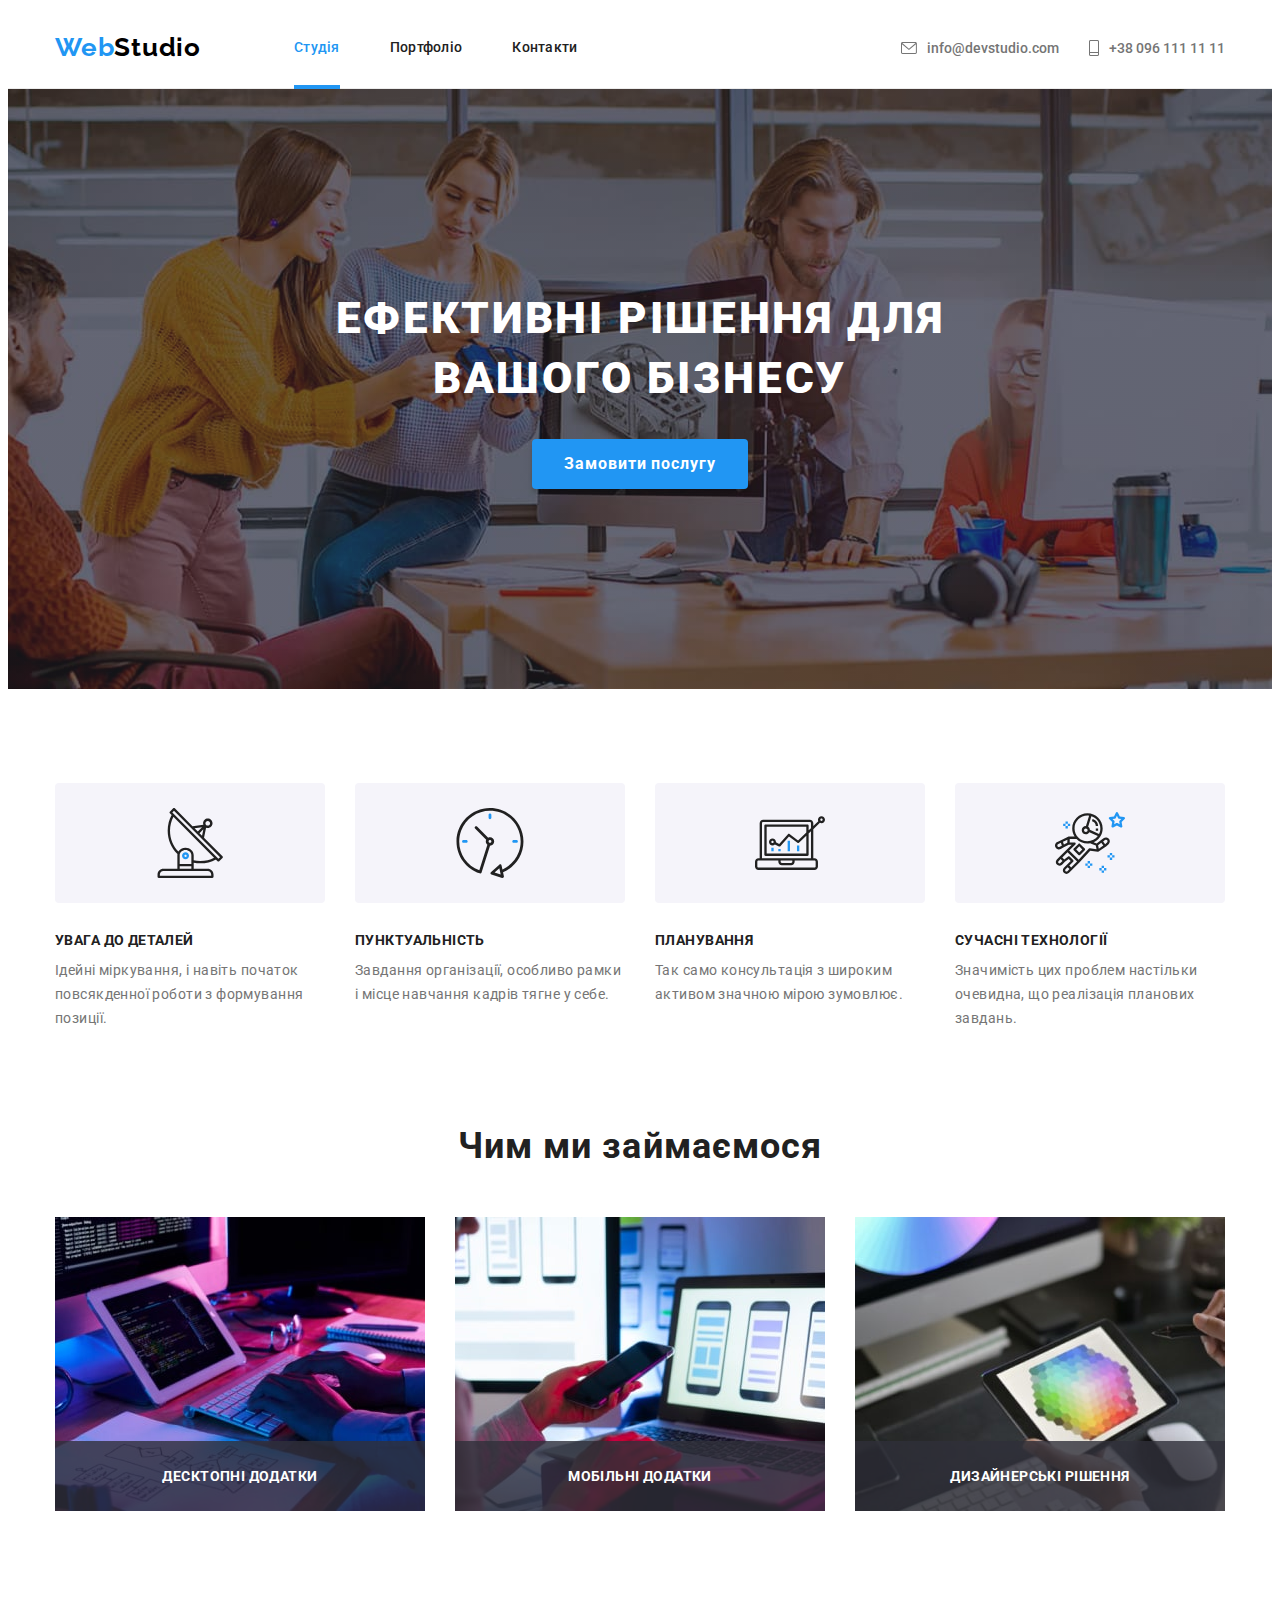
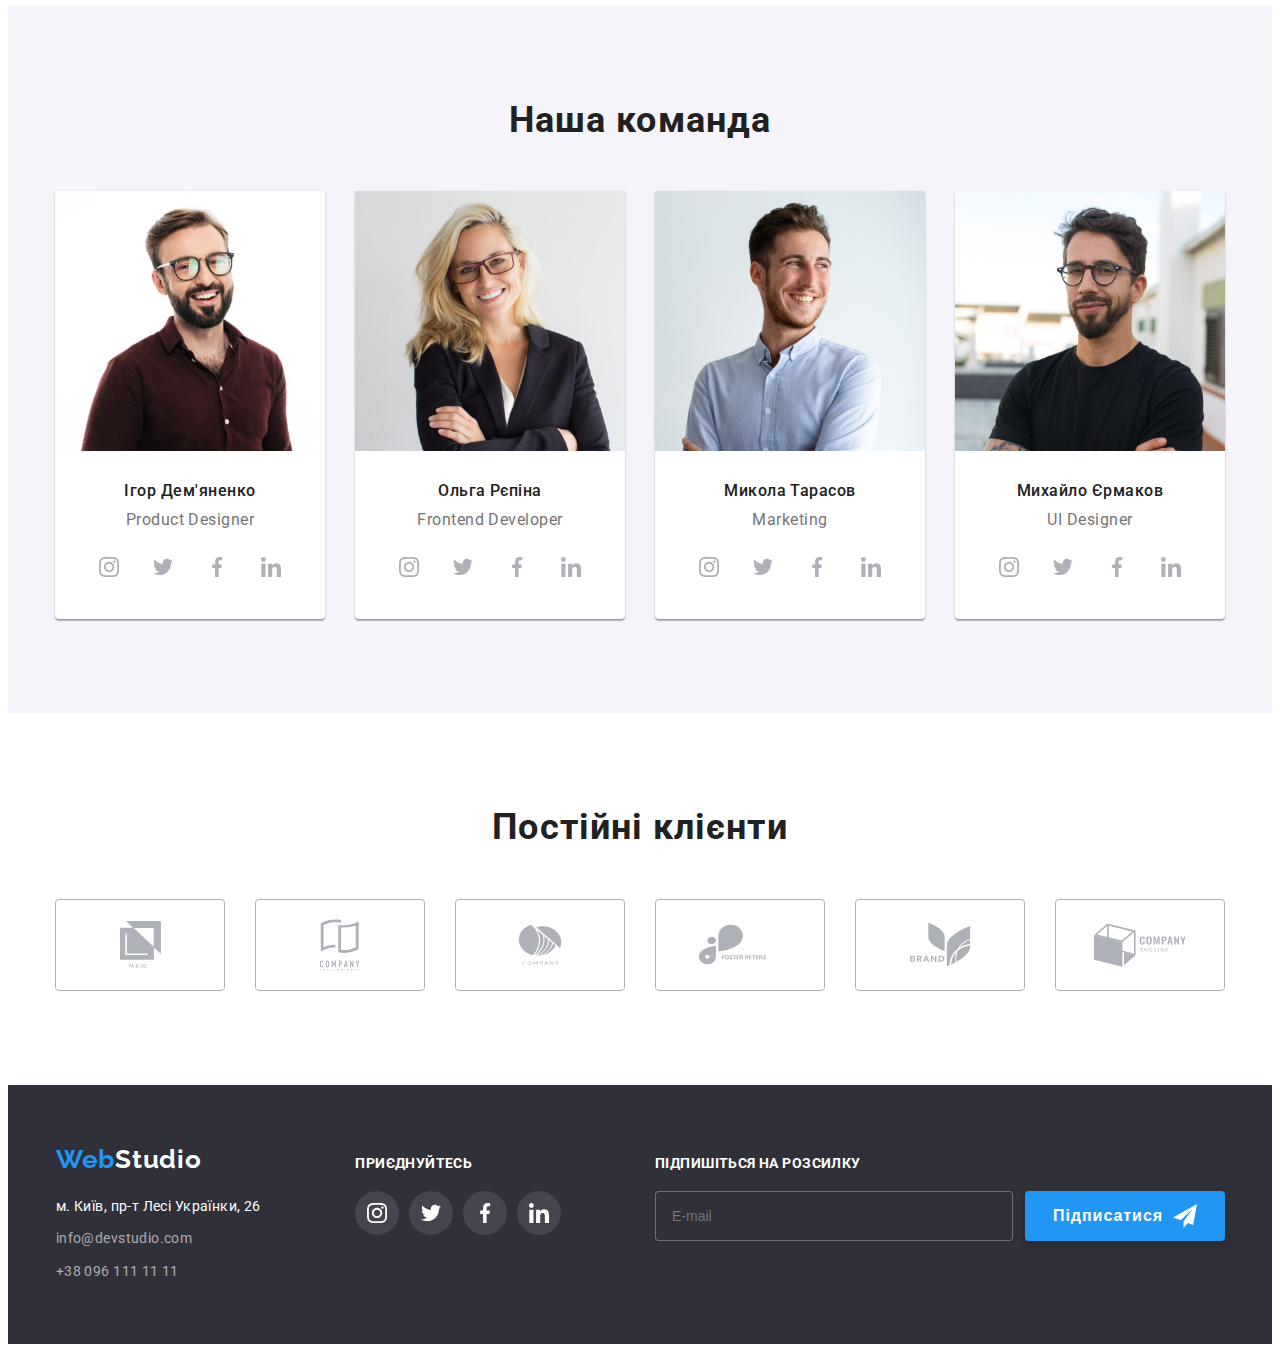
==== commit 555e0d38: "hw-8" ====
--- a/index.html
+++ b/index.html
@@ -52,7 +52,7 @@
           <ul class="contacts__list">
             <li class="contacts__item">
               <a class="contacts__link link" href="mailto:info@devstudio.com">
-                <svg class="contacts__icon" width="16" height="12">
+                <svg class="contacts__icon-envelope" width="16" height="12">
                   <use href="./images/symbol-defs.svg#icon-envelope"></use>
                 </svg>
                 info@devstudio.com</a
@@ -60,7 +60,7 @@
             </li>
             <li class="contacts__item">
               <a class="contacts__link link" href="tel:+380961111111">
-                <svg class="contacts__icon" width="10" height="16">
+                <svg class="contacts__icon-telephone" width="10" height="16">
                   <use href="./images/symbol-defs.svg#icon-telephone"></use>
                 </svg>
                 +38 096 111 11 11</a
--- a/css/main.min.css
+++ b/css/main.min.css
@@ -1 +1 @@
-:root{--top-color: #212121;--medium-color: #ffffff;--back-color: #2196f3;--main-fs: 14px;--logo-color: #000;--hero-color: #757575;--big-color: #2f303a;--small-color: #f5f4fa;--min-color: rgba(255, 255, 255, 0.6);--btn-color: #188ce8;--animate: 250ms cubic-bezier(0.4, 0, 0.2, 1)}p,h1,h2,h3,h4,h5,h6{margin:0}ul,ol{margin:0;padding-left:0;list-style:none}*,::before,::after{box-sizing:border-box}button{border:none;padding:0}a{text-decoration:none}body{font-family:"Roboto",sans-serif;color:var(--top-color);background-color:var(--medium-color)}.img{display:block;max-width:100%;height:auto;width:100%}.link{text-decoration:none}.visually-hidden{position:absolute;white-space:nowrap;width:1px;height:1px;overflow:hidden;border:0;padding:0;clip:rect(0 0 0 0);-webkit-clip-path:inset(50%);clip-path:inset(50%);margin:-1px}.section{padding:60px 0}@media screen and (min-width: 768px){.section{padding-top:60px;padding-bottom:60px;padding-left:0;padding-right:0}}@media screen and (min-width: 1200px){.section{padding:94px 0}}.container{width:100%;padding-left:15px;padding-right:15px;margin:0 auto}@media screen and (min-width: 480px){.container{width:480px}}@media screen and (min-width: 768px){.container{width:768px}}@media screen and (min-width: 1200px){.container{width:1200px}}.header{border-bottom:1px solid #ececec;height:60px}@media screen and (min-width: 768px){.header{height:80px}}.navigation{display:none}@media screen and (min-width: 768px){.navigation{display:block}}.navigation__list{display:flex;gap:50px;align-items:center}.header__container{display:flex;height:60px;align-items:center}@media screen and (max-width: 767px){.header__container{justify-content:space-between}}@media screen and (min-width: 767px){.header__container{height:80px}}.logo{font-family:"Raleway",sans-serif;font-weight:700;font-size:26px;line-height:1.14;letter-spacing:.03em;color:var(--logo-color);text-decoration:none}@media screen and (min-width: 767px){.logo{margin-right:93px}}.logo-web{color:var(--back-color)}.navigation-link__current{font-weight:500;font-size:var(--main-fs);line-height:1.14;letter-spacing:.02em;color:var(--back-color);display:block;padding-top:32px;padding-bottom:32px;text-decoration:none;position:relative}.navigation-link__current::after{content:"";position:absolute;bottom:-1px;display:block;width:100%;height:4px;background-color:var(--back-color)}.navigation__link{font-weight:500;font-size:var(--main-fs);line-height:1.14;letter-spacing:.02em;color:var(--top-color);display:block;padding-top:32px;padding-bottom:32px;text-decoration:none;position:relative;transition:color var(--animate)}.navigation__link:hover,.navigation__link:focus{color:var(--back-color)}.navigation__link::after{content:"";position:absolute;bottom:-1px;display:block;width:100%;height:5px;background-color:var(--back-color);transform:scaleX(0);transition:transform var(--animate)}.navigation__link:hover::after{transform:scaleX(1)}.contacts{margin-left:auto;display:none}@media screen and (min-width: 768px){.contacts{display:block}}.contacts__list{display:flex;flex-direction:column;gap:10px;align-items:flex-start;margin-left:auto}@media screen and (min-width: 1200px){.contacts__list{flex-direction:row;gap:30px}}.contacts__link{display:flex;align-items:center;gap:10px;font-weight:500;font-size:var(--main-fs);font-size:12px;line-height:1.16;color:var(--hero-color);text-decoration:none;transition:color var(--animate)}.contacts__link:hover,.contacts__link:focus{color:var(--back-color)}@media screen and (min-width: 1200px){.contacts__link{font-size:14px}}.contacts__icon{fill:var(--hero-color);transition:fill var(--animate)}.contacts__link:hover .contacts__icon,.contacts__link:focus .contacts__icon{fill:var(--back-color)}.mob-menu-open{display:none;background-color:rgba(0,0,0,0)}@media screen and (max-width: 767px){.mob-menu-open{display:block}}.mob-menu{position:absolute;top:0;left:0;background-color:#fff;width:100vw;height:100vh;position:fixed;z-index:10;padding:48px 40px;overflow:auto}.mob-menu-close{padding:0;position:absolute;top:10px;right:15px;background-color:rgba(0,0,0,0)}.menu-content{height:100%;display:flex;flex-direction:column;justify-content:space-between}.menu-close-icon:hover,.menu-close-icon:focus{fill:#2196f3}.mob-menu__list{display:flex;flex-direction:column;gap:32px}.mob-menu__link{font-family:"Roboto";font-style:normal;font-weight:500;font-size:40px;line-height:1.17;letter-spacing:.02em;color:#212121}.menu-tel{display:block;font-weight:500;font-size:34px;line-height:1.17;letter-spacing:.02em;color:#2196f3;margin-bottom:32px}.menu-mail{display:block;font-weight:500;font-size:24px;line-height:1.16;letter-spacing:.02em;color:#757575;margin-bottom:64px}.menu-soc-list{display:flex;flex-wrap:wrap;gap:10px}.menu-soc-item:not(:last-child){border-right:1px solid rgba(33,33,33,.2);padding-right:10px}.menu-soc-link{font-weight:500;font-size:18px;line-height:1.22;letter-spacing:.02em;color:#2196f3}.current-menu{color:#2196f3}.hero{background-image:linear-gradient(rgba(47, 48, 58, 0.4), rgba(47, 48, 58, 0.4)),url(../images/hero-bg-mob.jpg);text-align:center;background-size:auto;padding:118px 0;max-width:1600px;background-repeat:no-repeat;background-size:cover;background-position:center;margin:0 auto}@media(min-device-pixel-ratio: 2),(-webkit-min-device-pixel-ratio: 2),(min-resolution: 192dpi),(min-resolution: 2dppx){.hero{background-image:linear-gradient(rgba(47, 48, 58, 0.4), rgba(47, 48, 58, 0.4)),url(../images/hero-bg-mob-2x.jpg)}}@media screen and (min-width: 768px){.hero{background-image:linear-gradient(rgba(47, 48, 58, 0.4), rgba(47, 48, 58, 0.4)),url(../images/hero-bg-tab.jpg)}}@media screen and (min-width: 768px)and (min-device-pixel-ratio: 2),screen and (min-width: 768px)and (-webkit-min-device-pixel-ratio: 2),screen and (min-width: 768px)and (min-resolution: 192dpi),screen and (min-width: 768px)and (min-resolution: 2dppx){.hero{background-image:linear-gradient(rgba(47, 48, 58, 0.4), rgba(47, 48, 58, 0.4)),url(../images/hero-bg-tab-2x.jpg)}}@media screen and (min-width: 1200px){.hero{background-image:linear-gradient(rgba(47, 48, 58, 0.4), rgba(47, 48, 58, 0.4)),url(../images/top-bg.jpg);padding:200px 0}}@media screen and (min-width: 1200px)and (min-device-pixel-ratio: 2),screen and (min-width: 1200px)and (-webkit-min-device-pixel-ratio: 2),screen and (min-width: 1200px)and (min-resolution: 192dpi),screen and (min-width: 1200px)and (min-resolution: 2dppx){.hero{background-image:linear-gradient(rgba(47, 48, 58, 0.4), rgba(47, 48, 58, 0.4)),url(../images/top-bg-2x.jpg)}}.hero-container{padding:0;width:100%}.hero-title{font-weight:900;font-size:26px;line-height:1.62;letter-spacing:.06em;text-transform:uppercase;color:#fff;max-width:360px;margin:0 auto;text-align:center;margin-bottom:30px}@media screen and (min-width: 1200px){.hero-title{font-size:44px;line-height:1.36;max-width:696px}}.hero-button{margin-left:auto;margin-right:auto;font-family:inherit;font-style:normal;font-weight:700;font-size:16px;line-height:1.88;border-radius:4px;text-align:center;letter-spacing:.06em;color:var(--medium-color);background-color:var(--back-color);cursor:pointer;border-color:rgba(0,0,0,0);box-shadow:0px 4px 4px rgba(0,0,0,.15);padding:10px 32px;transition:background-color var(--animate)}.hero-button:hover,.hero-button:focus{background-color:var(--btn-color)}.features__image{height:120px;background:var(--small-color);border-radius:4px;margin-bottom:30px;display:flex;align-items:center;justify-content:center}.features{padding-top:94px;padding-bottom:94px}.features__list{display:flex;flex-wrap:wrap;gap:30px}.features__item{width:100%}@media screen and (min-width: 768px){.features__item{width:calc((100% - 30px)/2)}}@media screen and (min-width: 1200px){.features__item{width:calc((100% - 90px)/4)}}.features__title{text-align:center;font-weight:700;font-size:var(--main-fs);line-height:1.14;letter-spacing:.03em;text-transform:uppercase;color:var(--top-color);height:16px;margin-bottom:10px}@media screen and (min-width: 768px){.features__title{text-align:left}}.features__text{font-size:var(--main-fs);line-height:1.71;letter-spacing:.03em;color:var(--hero-color)}.work{padding-top:0;padding-bottom:94px}@media screen and (max-width: 1200px){.work{display:none}}.work__list{display:flex;justify-content:center;gap:30px}.work__item{position:relative}.work__title{font-weight:700;font-size:36px;line-height:1.17;text-align:center;letter-spacing:.03em;color:var(--top-color);margin-bottom:50px}.work__text{position:absolute;bottom:0;color:#fff;font-weight:700;font-size:14px;line-height:16px;text-align:center;justify-content:center;letter-spacing:.03em;text-transform:uppercase;background-color:rgba(47,48,58,.8);height:70px;width:370px;padding-top:27px;padding-bottom:27px}.specialist-section{background-color:var(--small-color)}.specialists-list{display:flex;flex-wrap:wrap;gap:30px}.specialists-div{padding-top:30px;padding-bottom:30px}.top-title{font-weight:700;font-size:28px;line-height:1.17;text-align:center;letter-spacing:.03em;color:var(--top-color);margin:0 auto;margin-bottom:30px}@media screen and (min-width: 1200px){.top-title{margin-bottom:50px;font-size:36px}}.specialists-title{font-weight:500;font-size:16px;line-height:1.2;text-align:center;letter-spacing:.03em;color:var(--top-color);margin-bottom:10px}.specialists-item{background-color:var(--medium-color);border-radius:0px 0px 4px 4px;box-shadow:0px 1px 3px rgba(0,0,0,.12),0px 1px 1px rgba(0,0,0,.14),0px 2px 1px rgba(0,0,0,.2);width:100%}@media screen and (min-width: 768px){.specialists-item{width:calc((100% - 30px)/2)}}@media screen and (min-width: 1200px){.specialists-item{width:calc((100% - 90px)/4)}}.specialists-text{font-size:16px;line-height:1.71;text-align:center;letter-spacing:.03em;color:var(--hero-color);margin-bottom:16px}@media screen and (min-width: 1200px){.specialists-text{line-height:1.2}}.specialists-soc-list{display:flex;justify-content:center;gap:10px}.specialists-soc-link{width:44px;height:44px;border-radius:50%;background-color:var(--medium-color);display:flex;justify-content:center;align-items:center;transition:background-color var(--animate)}.specialists-soc-link:hover,.specialists-soc-link:focus{background-color:var(--back-color)}.soc-icon{fill:#afb1b8;transition:fill var(--animate)}.specialists-soc-link:hover .soc-icon,.specialists-soc-link:focus .soc-icon{fill:var(--medium-color)}.clients{background-color:var(--medium-color)}.clients-list{display:flex;flex-wrap:wrap;gap:30px}@media screen and (min-width: 1200px){.clients-list{display:flex}}.clients-item{height:92px;width:calc((100% - 30px)/2)}@media screen and (min-width: 768px){.clients-item{width:calc((100% - 60px)/3)}}@media screen and (min-width: 1200px){.clients-item{width:170px;height:92px}}.clients-title{font-weight:700;font-size:28px;line-height:1.18;text-align:center;letter-spacing:.03em;color:var(--top-color);margin-bottom:30px}@media screen and (min-width: 1200px){.clients-title{margin-bottom:50px;font-size:36px;line-height:1.16}}.clients-image-link{width:100%;height:100%;border:1px solid #afb1b8;border-radius:4px;display:flex;align-items:center;justify-content:center;transition:border-color var(--animate)}.clients-image-link:hover,.clients-image-link:focus{border-color:var(--back-color)}.clients-icon{fill:#afb1b8;transition:fill var(--animate)}.clients-image-link:hover .clients-icon,.clients-image-link:focus .clients-icon{fill:var(--back-color)}.footer-container{text-align:center}.footer-adress{background-color:var(--big-color);padding-top:60px;padding-bottom:60px}.footer-contact{margin-bottom:60px}.logo-footer{font-family:"Raleway",sans-serif;font-weight:700;font-size:26px;line-height:1.14;letter-spacing:.03em;color:var(--logo-color)}.logo-right-side{color:var(--medium-color)}.address{margin-top:20px}.footer-adress-item{margin-bottom:9px}.footer-adress-link{font-style:normal;font-size:var(--main-fs);line-height:1.71;letter-spacing:.03em;color:var(--medium-color);transition:color var(--animate)}.footer-adress-link:hover,.footer-adress-link:focus{color:var(--back-color)}.footer-contacts-list:not(:last-child){margin-bottom:9px}.footer-contacts-link{font-style:normal;font-size:var(--main-fs);line-height:1.71;letter-spacing:.03em;color:var(--min-color);transition:color var(--animate)}.footer-contacts-link:hover,.footer-contacts-link:focus{color:var(--back-color)}.footer-soc-title{font-weight:700;font-size:14px;line-height:16px;letter-spacing:.03em;text-transform:uppercase;margin-bottom:20px;color:var(--medium-color)}.footer-soc-list{display:flex;justify-content:center;gap:10px}.footer-soc-link{width:44px;height:44px;border-radius:50%;background-color:rgba(255,255,255,.1);display:flex;justify-content:center;align-items:center;transition:background-color var(--animate)}.footer-soc-link:hover,.footer-soc-link:focus{background-color:var(--back-color)}.footer-soc-icon{fill:var(--medium-color)}.follow{margin-top:60px}.follow-input{width:100%;max-width:358px;height:50px;border:1px solid rgba(255,255,255,.3);border-radius:4px;padding-left:16px;outline-color:rgba(0,0,0,0);background:#2f303a;font-size:14px;color:var(--medium-color)}.follow-text{font-weight:700;font-size:14px;line-height:16px;letter-spacing:.03em;text-transform:uppercase;display:block;color:var(--medium-color);margin-bottom:20px}.follow-btn{width:200px;height:50px;font-weight:700;font-size:16px;line-height:30px;align-items:center;text-align:center;display:flex;letter-spacing:.06em;background:var(--back-color);box-shadow:0px 4px 4px rgba(0,0,0,.15);border-radius:4px;border-color:rgba(0,0,0,0);color:var(--medium-color);margin:0 auto;margin-top:20px;padding:10px 28px;cursor:pointer;transition:background-color var(--animate)}.follow-btn:hover,.follow-btn:focus{background-color:var(--btn-color)}.icon-send{margin-left:10px}@media screen and (min-width: 768px){.footer-container-wrapper{display:flex;gap:93px;align-items:baseline;justify-content:space-around}.footer-label{width:100%}.follow-btn{margin-top:20px}.follow-input{max-width:450px}.footer-soc-title{margin-top:auto}.footer-adress{padding:65px 0}.footer-contact{margin:0}}@media screen and (min-width: 1200px){.footer-container{display:flex;align-items:baseline;gap:93px}.footer-adress{background-color:var(--big-color);padding-top:60px;padding-bottom:60px}.follow-wrap{display:flex;align-items:center;gap:12px}.follow{width:100%;margin:0}.follow-btn{margin:0}.footer-container-wrapper{width:100%}.footer-contact{text-align:left}.footer-soc-title{text-align:left}.follow-text{text-align:left}.address{margin-top:20px}.footer-adress-item{margin-bottom:9px}.footer-contacts-list:not(:last-child){margin-bottom:9px}.follow-input{width:358px;height:50px}}.backdrop{position:fixed;top:0;width:100%;height:100%;background-color:rgba(0,0,0,.2);transition:opacity var(--animate),visibility var(--animate)}.backdrop.is-hidden{visibility:hidden;opacity:0;pointer-events:none}.modal{max-width:450px;width:100%;min-height:581px;background-color:#fff;position:absolute;top:50%;left:50%;transform:translate(-50%, -50%) scale(1);transition:transform 300ms linear;padding:40px}@media screen and (min-width: 1200px){.modal{max-width:528px}}.backdrop.is-hidden.modal{transform:translate(-50%, -50%) scale(0)}.modal-btn{width:30px;height:30px;border:1px solid #afb1b8;border-radius:50%;background-color:rgba(0,0,0,0);position:absolute;right:10px;top:10px;display:flex;align-items:center;justify-content:center;padding:0;cursor:pointer;transition:fill var(--animate)}.modal-btn:hover,.modal-btn:focus{fill:#2196f3}.modal-title{font-weight:700;font-size:20px;line-height:1.15;text-align:center;letter-spacing:.03em;color:#212121;margin-bottom:12px}.input-wrap{position:relative;margin-bottom:10px}.modal-input{width:100%;height:40px;border:1px solid rgba(33,33,33,.2);border-radius:4px;padding-left:42px;outline-color:rgba(0,0,0,0);transition:border var(--animate)}.modal-input:focus{border:1px solid var(--back-color)}.modal-input-icon{position:absolute;left:12px;top:50%;transform:translateY(-50%);transition:fill var(--animate)}.modal-input:focus+.modal-input-icon{fill:var(--back-color)}.modal-label-text,.modal-label-tel,.modal-label-email,.modal-label{display:block;font-size:12px;line-height:14px;color:#757575;letter-spacing:.01em;margin-bottom:4px}.modal-comment{width:100%;height:120px;border:1px solid rgba(33,33,33,.2);border-radius:4px;resize:none;display:block;padding-top:12px;padding-right:16px;padding-bottom:12px;padding-left:16px}.modal-comment::-moz-placeholder{font-size:12px;line-height:14px;letter-spacing:.01em;color:rgba(117,117,117,.5)}.modal-comment:-ms-input-placeholder{font-size:12px;line-height:14px;letter-spacing:.01em;color:rgba(117,117,117,.5)}.modal-comment::placeholder{font-size:12px;line-height:14px;letter-spacing:.01em;color:rgba(117,117,117,.5)}.check-text{font-size:12px;line-height:1.66;letter-spacing:.03em;color:var(--hero-color);display:flex;align-items:center;justify-content:center;margin-top:20px}@media screen and (min-width: 1200px){.check-text{font-size:14px}}.check-text span{width:16px;height:15px;border:2px solid var(--top-color);border-radius:2px;margin-right:8px;display:flex;align-items:center;justify-content:center}.input-check:checked+.check-text span{background-color:var(--back-color);border-color:rgba(0,0,0,0);fill:var(--medium-color)}.input-check:focus+.check-text span{border-color:var(--back-color)}.modal-field-checkbox{margin-top:20px;align-items:center;justify-content:center}.privacy-link{color:var(--back-color);text-decoration:underline;text-underline-offset:2px;margin-left:3px}@media screen and (max-width: 432px){.privacy-link{display:contents}}.sub-send-btn{font-family:inherit;font-weight:700;font-size:16px;line-height:1.88;text-align:center;letter-spacing:.06em;color:var(--medium-color);width:200px;height:50px;cursor:pointer;background-color:var(--back-color);border-color:rgba(0,0,0,0);box-shadow:0px 4px 4px rgba(0,0,0,.15);border-radius:4px;padding:10px 52px;margin:0 auto;margin-top:30px;display:flex;justify-content:center;transition:background-color var(--btn-color),var(--animate)}.sub-send-btn:hover,.sub-send-btn:focus{background-color:var(--btn-color)}.filter-section{padding-top:94px}.filter-list{display:flex;justify-content:center;margin-bottom:50px}.portfolio-link{display:block;text-decoration:none;transition:box-shadow var(--animate)}.portfolio-link:hover,.portfolio-link:focus{box-shadow:0px 1px 1px rgba(0,0,0,.12),0px 4px 4px rgba(0,0,0,.06),1px 4px 6px rgba(0,0,0,.16)}.filter-item{margin-right:8px}.filter-button{font-family:inherit;font-style:normal;font-weight:500;font-size:16px;line-height:1.62;text-align:center;letter-spacing:.03em;color:var(--top-color);background-color:var(--small-color);cursor:pointer;border-color:rgba(0,0,0,0);border-radius:4px;padding:6px 22px;transition:color var(--animate),background-color var(--animate),box-shadow var(--animate)}.filter-button:hover,.filter-button:focus{background-color:var(--back-color);color:var(--medium-color);box-shadow:0px 3px 1px rgba(0,0,0,.1),0px 1px 2px rgba(0,0,0,.08),0px 2px 2px rgba(0,0,0,.12)}.filter-title{font-weight:700;font-size:18px;line-height:2;letter-spacing:.06em;color:var(--top-color);margin:0px 0px 4px}.filter-text{font-size:16px;line-height:1.88;letter-spacing:.03em;color:var(--hero-color)}.top-filter-list{display:flex;flex-wrap:wrap;align-content:center;gap:30px}.portfolio-info{padding:20px 24px;border-left:1px solid #eee;border-bottom:1px solid #eee;border-right:1px solid #eee}.portfolio-item{transition:transform var(--animate)}.portfolio-item:hover .portfolio-text-wrap{transform:translateY(0)}.portfolio-wrap{position:relative;overflow:hidden}.portfolio-text-wrap{position:absolute;top:0;left:0;color:#fff;font-size:18px;line-height:28px;letter-spacing:.03em;background-color:rgba(33,150,243,.9);padding-top:63px;padding-right:24px;padding-bottom:63px;padding-left:24px;height:100%;transform:translateY(100%);transition:transform var(--animate)}/*# sourceMappingURL=main.min.css.map */+:root{--top-color: #212121;--medium-color: #ffffff;--back-color: #2196f3;--main-fs: 14px;--logo-color: #000;--hero-color: #757575;--big-color: #2f303a;--small-color: #f5f4fa;--min-color: rgba(255, 255, 255, 0.6);--btn-color: #188ce8;--animate: 250ms cubic-bezier(0.4, 0, 0.2, 1)}p,h1,h2,h3,h4,h5,h6{margin:0}ul,ol{margin:0;padding-left:0;list-style:none}*,::before,::after{box-sizing:border-box}button{border:none;padding:0}a{text-decoration:none}body{font-family:"Roboto",sans-serif;color:var(--top-color);background-color:var(--medium-color)}.img{display:block;max-width:100%;height:auto;width:100%}.link{text-decoration:none}.visually-hidden{position:absolute;white-space:nowrap;width:1px;height:1px;overflow:hidden;border:0;padding:0;clip:rect(0 0 0 0);-webkit-clip-path:inset(50%);clip-path:inset(50%);margin:-1px}.section{padding:60px 0}@media screen and (min-width: 768px){.section{padding-top:60px;padding-bottom:60px;padding-left:0;padding-right:0}}@media screen and (min-width: 1200px){.section{padding:94px 0}}.container{width:100%;padding-left:15px;padding-right:15px;margin:0 auto}@media screen and (min-width: 480px){.container{width:480px}}@media screen and (min-width: 768px){.container{width:768px}}@media screen and (min-width: 1200px){.container{width:1200px}}.header{border-bottom:1px solid #ececec}.navigation{display:none}@media screen and (min-width: 768px){.navigation{display:block}}.navigation__list{display:flex;gap:50px;align-items:center}.header__container{display:flex;height:60px;align-items:center}@media screen and (max-width: 767px){.header__container{justify-content:space-between}}@media screen and (min-width: 767px){.header__container{height:80px}}.logo{font-family:"Raleway",sans-serif;font-weight:700;font-size:26px;line-height:1.14;letter-spacing:.03em;color:var(--logo-color);text-decoration:none}@media screen and (min-width: 767px){.logo{margin-right:93px}}.logo-web{color:var(--back-color)}.navigation-link__current{font-weight:500;font-size:var(--main-fs);line-height:1.14;letter-spacing:.02em;color:var(--back-color);display:block;padding-top:32px;padding-bottom:32px;text-decoration:none;position:relative}.navigation-link__current::after{content:"";position:absolute;bottom:-1px;display:block;width:100%;height:4px;background-color:var(--back-color)}.navigation__link{font-weight:500;font-size:var(--main-fs);line-height:1.14;letter-spacing:.02em;color:var(--top-color);display:block;padding-top:32px;padding-bottom:32px;text-decoration:none;position:relative;transition:color var(--animate)}.navigation__link:hover,.navigation__link:focus{color:var(--back-color)}.navigation__link::after{content:"";position:absolute;bottom:-1px;display:block;width:100%;height:5px;background-color:var(--back-color);transform:scaleX(0);transition:transform var(--animate)}.navigation__link:hover::after{transform:scaleX(1)}.contacts{margin-left:auto;display:none}@media screen and (min-width: 768px){.contacts{display:block}}.contacts__list{display:flex;flex-direction:column;gap:10px;align-items:flex-start;margin-left:auto}@media screen and (min-width: 1200px){.contacts__list{flex-direction:row;gap:30px}}.contacts__link{display:flex;align-items:center;gap:10px;font-weight:500;font-size:var(--main-fs);font-size:12px;line-height:1.16;color:var(--hero-color);text-decoration:none;transition:color var(--animate)}.contacts__link:hover,.contacts__link:focus{color:var(--back-color)}@media screen and (min-width: 1200px){.contacts__link{font-size:14px}}.contacts__icon-telephone{fill:var(--hero-color);transition:fill var(--animate)}.contacts__link:hover .contacts__icon-telephone,.contacts__link:focus .contacts__icon-telephone{fill:var(--back-color)}@media screen and (max-width: 1199px){.contacts__icon-telephone{width:10px;height:14px}}.contacts__icon-envelope{fill:var(--hero-color);transition:fill var(--animate)}.contacts__link:hover .contacts__icon-envelope,.contacts__link:focus .contacts__icon-envelope{fill:var(--back-color)}@media screen and (max-width: 1199px){.contacts__icon-envelope{width:14px;height:10px}}.mob-menu-open{display:none;background-color:rgba(0,0,0,0)}@media screen and (max-width: 767px){.mob-menu-open{display:block}}.mob-menu{position:absolute;top:0;left:0;background-color:#fff;width:100vw;height:100vh;position:fixed;z-index:10;padding:48px 40px;overflow:auto}.mob-menu-close{padding:0;position:absolute;top:10px;right:15px;background-color:rgba(0,0,0,0)}.menu-content{height:100%;display:flex;flex-direction:column;justify-content:space-between}.menu-close-icon:hover,.menu-close-icon:focus{fill:#2196f3}.mob-menu__list{display:flex;flex-direction:column;gap:32px}.mob-menu__link{font-family:"Roboto";font-style:normal;font-weight:500;font-size:40px;line-height:1.17;letter-spacing:.02em;color:#212121}.menu-tel{display:block;font-weight:500;font-size:34px;line-height:1.17;letter-spacing:.02em;color:#2196f3;margin-bottom:32px}.menu-mail{display:block;font-weight:500;font-size:24px;line-height:1.16;letter-spacing:.02em;color:#757575;margin-bottom:64px}.menu-soc-list{display:flex;flex-wrap:wrap;gap:10px}.menu-soc-item:not(:last-child){border-right:1px solid rgba(33,33,33,.2);padding-right:10px}.menu-soc-link{font-weight:500;font-size:18px;line-height:1.22;letter-spacing:.02em;color:#2196f3}.current-menu{color:#2196f3}.hero{background-image:linear-gradient(rgba(47, 48, 58, 0.4), rgba(47, 48, 58, 0.4)),url(../images/hero-bg-mob.jpg);text-align:center;background-size:auto;padding:118px 0;max-width:1600px;background-repeat:no-repeat;background-size:cover;background-position:center;margin:0 auto}@media(min-device-pixel-ratio: 2),(-webkit-min-device-pixel-ratio: 2),(min-resolution: 192dpi),(min-resolution: 2dppx){.hero{background-image:linear-gradient(rgba(47, 48, 58, 0.4), rgba(47, 48, 58, 0.4)),url(../images/hero-bg-mob-2x.jpg)}}@media screen and (min-width: 768px){.hero{background-image:linear-gradient(rgba(47, 48, 58, 0.4), rgba(47, 48, 58, 0.4)),url(../images/hero-bg-tab.jpg)}}@media screen and (min-width: 768px)and (min-device-pixel-ratio: 2),screen and (min-width: 768px)and (-webkit-min-device-pixel-ratio: 2),screen and (min-width: 768px)and (min-resolution: 192dpi),screen and (min-width: 768px)and (min-resolution: 2dppx){.hero{background-image:linear-gradient(rgba(47, 48, 58, 0.4), rgba(47, 48, 58, 0.4)),url(../images/hero-bg-tab-2x.jpg)}}@media screen and (min-width: 1200px){.hero{background-image:linear-gradient(rgba(47, 48, 58, 0.4), rgba(47, 48, 58, 0.4)),url(../images/top-bg.jpg);padding:200px 0}}@media screen and (min-width: 1200px)and (min-device-pixel-ratio: 2),screen and (min-width: 1200px)and (-webkit-min-device-pixel-ratio: 2),screen and (min-width: 1200px)and (min-resolution: 192dpi),screen and (min-width: 1200px)and (min-resolution: 2dppx){.hero{background-image:linear-gradient(rgba(47, 48, 58, 0.4), rgba(47, 48, 58, 0.4)),url(../images/top-bg-2x.jpg)}}.hero-container{padding:0;width:100%}.hero-title{font-weight:900;font-size:26px;line-height:1.62;letter-spacing:.06em;text-transform:uppercase;color:#fff;max-width:360px;margin:0 auto;text-align:center;margin-bottom:30px}@media screen and (min-width: 1200px){.hero-title{font-size:44px;line-height:1.36;max-width:696px}}.hero-button{margin-left:auto;margin-right:auto;font-family:inherit;font-style:normal;font-weight:700;font-size:16px;line-height:1.88;border-radius:4px;text-align:center;letter-spacing:.06em;color:var(--medium-color);background-color:var(--back-color);cursor:pointer;border-color:rgba(0,0,0,0);box-shadow:0px 4px 4px rgba(0,0,0,.15);padding:10px 32px;transition:background-color var(--animate)}.hero-button:hover,.hero-button:focus{background-color:var(--btn-color)}.features__image{height:120px;background:var(--small-color);border-radius:4px;margin-bottom:30px;display:flex;align-items:center;justify-content:center}.features{padding-bottom:60px;padding-top:60px}@media screen and (min-width: 768px){.features{padding-bottom:60px;padding-top:60px}}@media screen and (min-width: 1200px){.features{padding-top:94px;padding-bottom:94px}}.features__list{display:flex;flex-wrap:wrap;gap:30px}.features__item{width:100%}@media screen and (min-width: 768px){.features__item{width:calc((100% - 30px)/2)}}@media screen and (min-width: 1200px){.features__item{width:calc((100% - 90px)/4)}}.features__title{text-align:center;font-weight:700;font-size:var(--main-fs);line-height:1.14;letter-spacing:.03em;text-transform:uppercase;color:var(--top-color);height:16px;margin-bottom:10px}@media screen and (min-width: 768px){.features__title{text-align:left}}.features__text{font-size:var(--main-fs);line-height:1.71;letter-spacing:.03em;color:var(--hero-color)}.work{padding-top:0;padding-bottom:94px}@media screen and (max-width: 1200px){.work{display:none}}.work__list{display:flex;justify-content:center;gap:30px}.work__item{position:relative}.work__title{font-weight:700;font-size:36px;line-height:1.17;text-align:center;letter-spacing:.03em;color:var(--top-color);margin-bottom:50px}.work__text{position:absolute;bottom:0;color:#fff;font-weight:700;font-size:14px;line-height:16px;text-align:center;justify-content:center;letter-spacing:.03em;text-transform:uppercase;background-color:rgba(47,48,58,.8);height:70px;width:370px;padding-top:27px;padding-bottom:27px}.specialist-section{background-color:var(--small-color)}.specialists-list{display:flex;flex-wrap:wrap;gap:30px}.specialists-div{padding-top:30px;padding-bottom:30px}.top-title{font-weight:700;font-size:28px;line-height:1.17;text-align:center;letter-spacing:.03em;color:var(--top-color);margin:0 auto;margin-bottom:30px}@media screen and (min-width: 1200px){.top-title{margin-bottom:50px;font-size:36px}}.specialists-title{font-weight:500;font-size:16px;line-height:1.2;text-align:center;letter-spacing:.03em;color:var(--top-color);margin-bottom:10px}.specialists-item{background-color:var(--medium-color);border-radius:0px 0px 4px 4px;box-shadow:0px 1px 3px rgba(0,0,0,.12),0px 1px 1px rgba(0,0,0,.14),0px 2px 1px rgba(0,0,0,.2);width:100%}@media screen and (min-width: 768px){.specialists-item{width:calc((100% - 30px)/2)}}@media screen and (min-width: 1200px){.specialists-item{width:calc((100% - 90px)/4)}}.specialists-text{font-size:16px;line-height:1.71;text-align:center;letter-spacing:.03em;color:var(--hero-color);margin-bottom:16px}@media screen and (min-width: 1200px){.specialists-text{line-height:1.2}}.specialists-soc-list{display:flex;justify-content:center;gap:10px}.specialists-soc-link{width:44px;height:44px;border-radius:50%;background-color:var(--medium-color);display:flex;justify-content:center;align-items:center;transition:background-color var(--animate)}.specialists-soc-link:hover,.specialists-soc-link:focus{background-color:var(--back-color)}.soc-icon{fill:#afb1b8;transition:fill var(--animate)}.specialists-soc-link:hover .soc-icon,.specialists-soc-link:focus .soc-icon{fill:var(--medium-color)}.clients{background-color:var(--medium-color)}.clients-list{display:flex;flex-wrap:wrap;gap:30px}@media screen and (min-width: 1200px){.clients-list{display:flex}}.clients-item{height:92px;width:calc((100% - 30px)/2)}@media screen and (min-width: 768px){.clients-item{width:calc((100% - 60px)/3)}}@media screen and (min-width: 1200px){.clients-item{width:170px;height:92px}}.clients-title{font-weight:700;font-size:28px;line-height:1.18;text-align:center;letter-spacing:.03em;color:var(--top-color);margin-bottom:30px}@media screen and (min-width: 1200px){.clients-title{margin-bottom:50px;font-size:36px;line-height:1.16}}.clients-image-link{width:100%;height:100%;border:1px solid #afb1b8;border-radius:4px;display:flex;align-items:center;justify-content:center;transition:border-color var(--animate)}.clients-image-link:hover,.clients-image-link:focus{border-color:var(--back-color)}.clients-icon{fill:#afb1b8;transition:fill var(--animate)}.clients-image-link:hover .clients-icon,.clients-image-link:focus .clients-icon{fill:var(--back-color)}.footer-container{text-align:center}.footer-adress{background-color:var(--big-color);padding-top:60px;padding-bottom:60px}.footer-contact{margin-bottom:60px}.logo-footer{font-family:"Raleway",sans-serif;font-weight:700;font-size:26px;line-height:1.14;letter-spacing:.03em;color:var(--logo-color)}.logo-right-side{color:var(--medium-color)}.address{margin-top:20px}.footer-adress-item{margin-bottom:9px}.footer-adress-link{font-style:normal;font-size:var(--main-fs);line-height:1.71;letter-spacing:.03em;color:var(--medium-color);transition:color var(--animate)}.footer-adress-link:hover,.footer-adress-link:focus{color:var(--back-color)}.footer-contacts-list:not(:last-child){margin-bottom:9px}.footer-contacts-link{font-style:normal;font-size:var(--main-fs);line-height:1.71;letter-spacing:.03em;color:var(--min-color);transition:color var(--animate)}.footer-contacts-link:hover,.footer-contacts-link:focus{color:var(--back-color)}.footer-soc-title{font-weight:700;font-size:14px;line-height:16px;letter-spacing:.03em;text-transform:uppercase;margin-bottom:20px;color:var(--medium-color)}.footer-soc-list{display:flex;justify-content:center;gap:10px}.footer-soc-link{width:44px;height:44px;border-radius:50%;background-color:rgba(255,255,255,.1);display:flex;justify-content:center;align-items:center;transition:background-color var(--animate)}.footer-soc-link:hover,.footer-soc-link:focus{background-color:var(--back-color)}.footer-soc-icon{fill:var(--medium-color)}.follow{margin-top:60px}.follow-input{width:100%;max-width:358px;height:50px;border:1px solid rgba(255,255,255,.3);border-radius:4px;padding-left:16px;outline-color:rgba(0,0,0,0);background:#2f303a;font-size:14px;color:var(--medium-color)}.follow-text{font-weight:700;font-size:14px;line-height:16px;letter-spacing:.03em;text-transform:uppercase;display:block;color:var(--medium-color);margin-bottom:20px}.follow-btn{width:200px;height:50px;font-weight:700;font-size:16px;line-height:30px;align-items:center;text-align:center;display:flex;letter-spacing:.06em;background:var(--back-color);box-shadow:0px 4px 4px rgba(0,0,0,.15);border-radius:4px;border-color:rgba(0,0,0,0);color:var(--medium-color);margin:0 auto;margin-top:20px;padding:10px 28px;cursor:pointer;transition:background-color var(--animate)}.follow-btn:hover,.follow-btn:focus{background-color:var(--btn-color)}.icon-send{margin-left:10px}@media screen and (min-width: 768px){.footer-container-wrapper{display:flex;gap:93px;align-items:baseline;justify-content:space-around}.footer-label{width:100%}.follow-btn{margin-top:20px}.follow-input{max-width:450px}.footer-soc-title{margin-top:auto}.footer-adress{padding:65px 0}.footer-contact{margin:0}}@media screen and (min-width: 1200px){.footer-container{display:flex;align-items:baseline;gap:93px}.footer-adress{background-color:var(--big-color);padding-top:60px;padding-bottom:60px}.follow-wrap{display:flex;align-items:center;gap:12px}.follow{width:100%;margin:0}.follow-btn{margin:0}.footer-container-wrapper{width:100%}.footer-contact{text-align:left}.footer-soc-title{text-align:left}.follow-text{text-align:left}.address{margin-top:20px}.footer-adress-item{margin-bottom:9px}.footer-contacts-list:not(:last-child){margin-bottom:9px}.follow-input{width:358px;height:50px}}.backdrop{position:fixed;top:0;width:100%;height:100%;background-color:rgba(0,0,0,.2);transition:opacity var(--animate),visibility var(--animate)}.backdrop.is-hidden{visibility:hidden;opacity:0;pointer-events:none}.modal{max-width:450px;width:100%;min-height:581px;background-color:#fff;position:absolute;top:50%;left:50%;transform:translate(-50%, -50%) scale(1);transition:transform 300ms linear;padding:40px}@media screen and (min-width: 1200px){.modal{max-width:528px}}.backdrop.is-hidden.modal{transform:translate(-50%, -50%) scale(0)}.modal-btn{width:30px;height:30px;border:1px solid #afb1b8;border-radius:50%;background-color:rgba(0,0,0,0);position:absolute;right:10px;top:10px;display:flex;align-items:center;justify-content:center;padding:0;cursor:pointer;transition:fill var(--animate)}.modal-btn:hover,.modal-btn:focus{fill:#2196f3}.modal-title{font-weight:700;font-size:20px;line-height:1.15;text-align:center;letter-spacing:.03em;color:#212121;margin-bottom:12px}.input-wrap{position:relative;margin-bottom:10px}.modal-input{width:100%;height:40px;border:1px solid rgba(33,33,33,.2);border-radius:4px;padding-left:42px;outline-color:rgba(0,0,0,0);transition:border var(--animate)}.modal-input:focus{border:1px solid var(--back-color)}.modal-input-icon{position:absolute;left:12px;top:50%;transform:translateY(-50%);transition:fill var(--animate)}.modal-input:focus+.modal-input-icon{fill:var(--back-color)}.modal-label-text,.modal-label-tel,.modal-label-email,.modal-label{display:block;font-size:12px;line-height:14px;color:#757575;letter-spacing:.01em;margin-bottom:4px}.modal-comment{width:100%;height:120px;border:1px solid rgba(33,33,33,.2);border-radius:4px;resize:none;display:block;padding-top:12px;padding-right:16px;padding-bottom:12px;padding-left:16px}.modal-comment::-moz-placeholder{font-size:12px;line-height:14px;letter-spacing:.01em;color:rgba(117,117,117,.5)}.modal-comment:-ms-input-placeholder{font-size:12px;line-height:14px;letter-spacing:.01em;color:rgba(117,117,117,.5)}.modal-comment::placeholder{font-size:12px;line-height:14px;letter-spacing:.01em;color:rgba(117,117,117,.5)}.check-text{font-size:12px;line-height:1.66;letter-spacing:.03em;color:var(--hero-color);display:flex;align-items:center;justify-content:center;margin-top:20px}@media screen and (min-width: 1200px){.check-text{font-size:14px}}.check-text span{width:16px;height:15px;border:2px solid var(--top-color);border-radius:2px;margin-right:8px;display:flex;align-items:center;justify-content:center}.input-check:checked+.check-text span{background-color:var(--back-color);border-color:rgba(0,0,0,0);fill:var(--medium-color)}.input-check:focus+.check-text span{border-color:var(--back-color)}.modal-field-checkbox{margin-top:20px;align-items:center;justify-content:center}.privacy-link{color:var(--back-color);text-decoration:underline;text-underline-offset:2px;margin-left:3px}@media screen and (max-width: 432px){.privacy-link{display:contents}}.sub-send-btn{font-family:inherit;font-weight:700;font-size:16px;line-height:1.88;text-align:center;letter-spacing:.06em;color:var(--medium-color);width:200px;height:50px;cursor:pointer;background-color:var(--back-color);border-color:rgba(0,0,0,0);box-shadow:0px 4px 4px rgba(0,0,0,.15);border-radius:4px;padding:10px 52px;margin:0 auto;margin-top:30px;display:flex;justify-content:center;transition:background-color var(--btn-color),var(--animate)}.sub-send-btn:hover,.sub-send-btn:focus{background-color:var(--btn-color)}.filter-section{padding-top:94px}.filter-list{display:flex;justify-content:center;margin-bottom:50px}.portfolio-link{display:block;text-decoration:none;transition:box-shadow var(--animate)}.portfolio-link:hover,.portfolio-link:focus{box-shadow:0px 1px 1px rgba(0,0,0,.12),0px 4px 4px rgba(0,0,0,.06),1px 4px 6px rgba(0,0,0,.16)}.filter-item{margin-right:8px}.filter-button{font-family:inherit;font-style:normal;font-weight:500;font-size:16px;line-height:1.62;text-align:center;letter-spacing:.03em;color:var(--top-color);background-color:var(--small-color);cursor:pointer;border-color:rgba(0,0,0,0);border-radius:4px;padding:6px 22px;transition:color var(--animate),background-color var(--animate),box-shadow var(--animate)}.filter-button:hover,.filter-button:focus{background-color:var(--back-color);color:var(--medium-color);box-shadow:0px 3px 1px rgba(0,0,0,.1),0px 1px 2px rgba(0,0,0,.08),0px 2px 2px rgba(0,0,0,.12)}.filter-title{font-weight:700;font-size:18px;line-height:2;letter-spacing:.06em;color:var(--top-color);margin:0px 0px 4px}.filter-text{font-size:16px;line-height:1.88;letter-spacing:.03em;color:var(--hero-color)}.top-filter-list{display:flex;flex-wrap:wrap;align-content:center;gap:30px}.portfolio-info{padding:20px 24px;border-left:1px solid #eee;border-bottom:1px solid #eee;border-right:1px solid #eee}.portfolio-item{transition:transform var(--animate)}.portfolio-item:hover .portfolio-text-wrap{transform:translateY(0)}.portfolio-wrap{position:relative;overflow:hidden}.portfolio-text-wrap{position:absolute;top:0;left:0;color:#fff;font-size:18px;line-height:28px;letter-spacing:.03em;background-color:rgba(33,150,243,.9);padding-top:63px;padding-right:24px;padding-bottom:63px;padding-left:24px;height:100%;transform:translateY(100%);transition:transform var(--animate)}.portfolio-link:focus .portfolio-text-wrap{transform:translateY(0)}/*# sourceMappingURL=main.min.css.map */